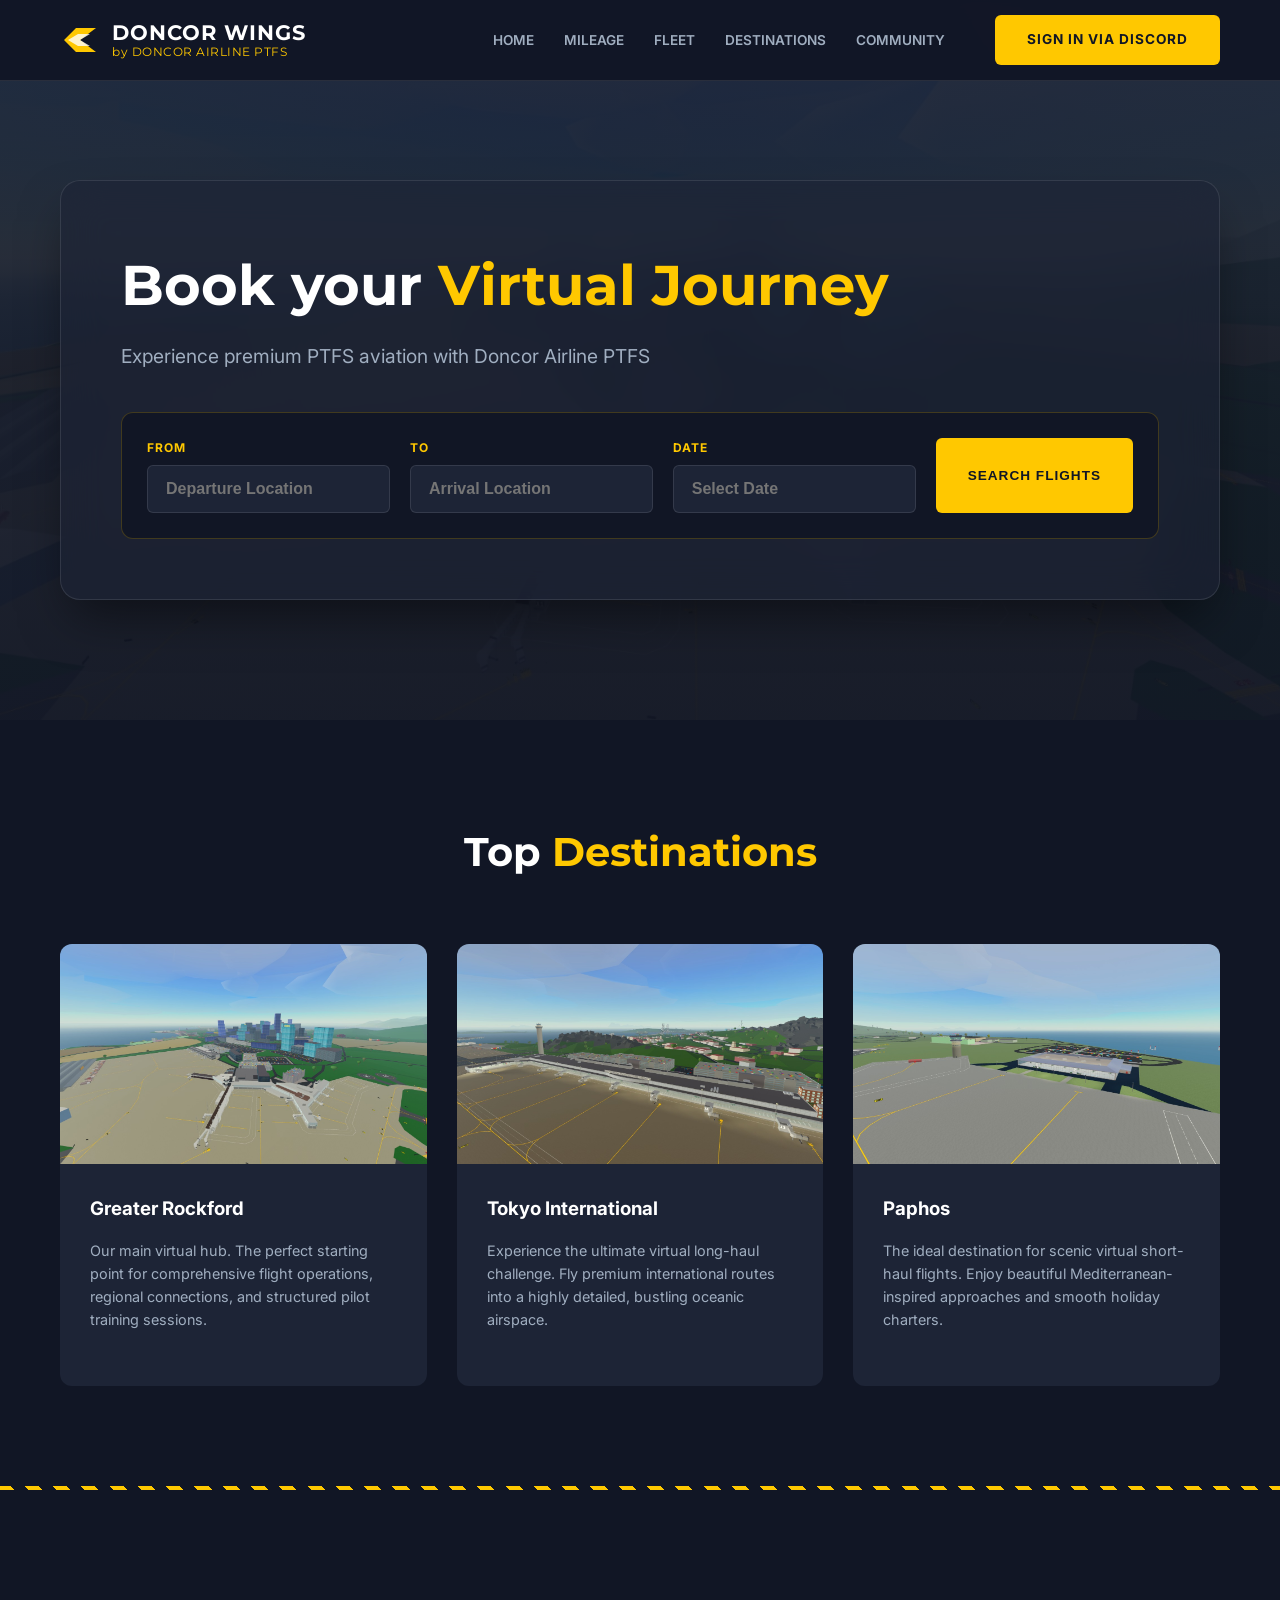
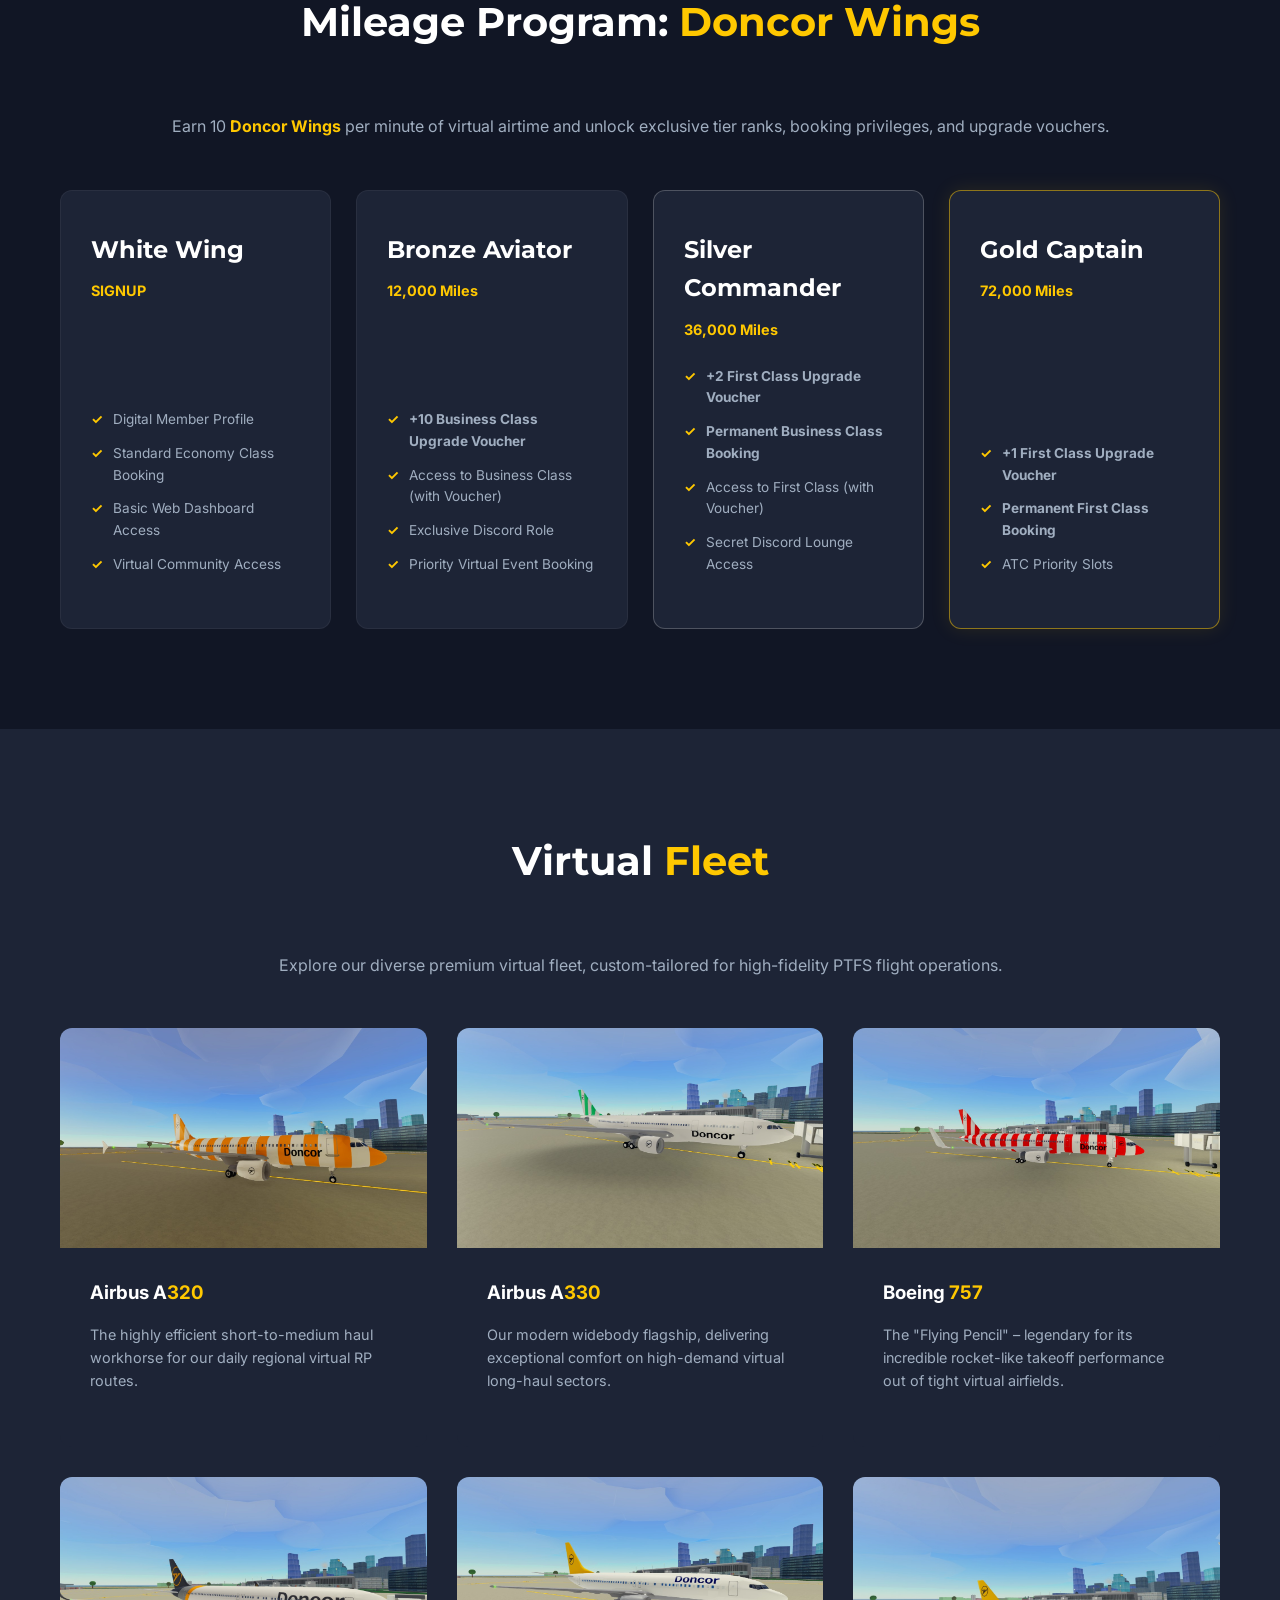
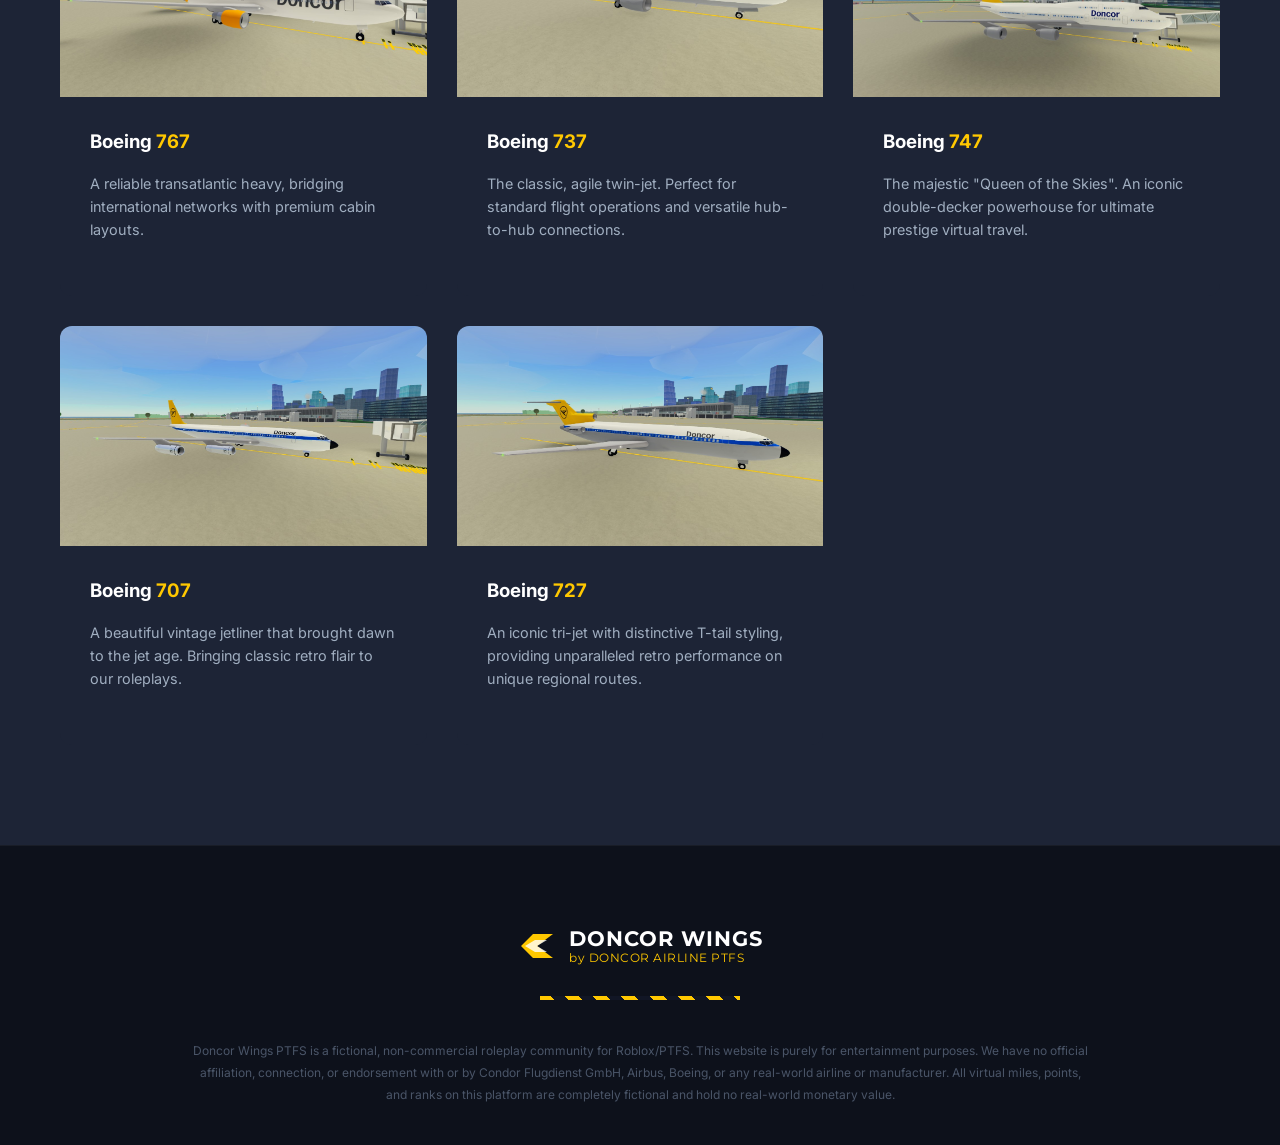
==== index.html @ c0af362f "feat: polish booking flow with optimistic voucher state and premium animations - Implemented persist" ====
<!DOCTYPE html>
<html lang="en">
<head>
    <meta charset="UTF-8">
    <meta name="viewport" content="width=device-width, initial-scale=1.0">
    <title>Doncor Wings PTFS</title>
    <link rel="stylesheet" href="assets/css/style.css">
    <script src="https://cdn.jsdelivr.net/npm/@supabase/supabase-js@2"></script>
    <link rel="icon" href="data:image/svg+xml,<svg xmlns=%22http://www.w3.org/2000/svg%22 viewBox=%220 0 100 100%22><text y=%22.9em%22 font-size=%2290%22>🦅</text></svg>">
</head>
<body>

    <!-- Header -->
    <header>
        <div class="container">
            <a href="#" class="logo">
                <svg viewBox="0 0 100 100" xmlns="http://www.w3.org/2000/svg">
                    <path d="M10 50 L40 20 L90 20 L50 50 L90 80 L40 80 Z" fill="#FFC800"/>
                    <path d="M20 50 L45 35 L75 35 L50 50 L75 65 L45 65 Z" fill="#ffffff" opacity="0.8"/>
                </svg>
                <div class="logo-text">
                    <span class="main-line">DONCOR WINGS</span>
                    <span class="sub-line">by DONCOR AIRLINE PTFS</span>
                </div>
            </a>

            <nav>
                <button class="mobile-toggle" id="mobile-toggle" aria-label="Toggle Navigation">
                    <span></span>
                    <span></span>
                    <span></span>
                </button>
                <ul id="nav-menu">
                    <li><a href="#">Home</a></li>
                    <li><a href="#mileage">Mileage</a></li>
                    <li><a href="#fleet">Fleet</a></li>
                    <li><a href="#destinations">Destinations</a></li>
                    <li><a href="discord/">Community</a></li>
                </ul>
                <div class="profile-area">
                    <a href="javascript:void(0);" id="login-btn" class="btn btn-primary">Sign In via Discord</a>
                    <div id="user-profile" class="user-profile" style="display: none;">
                        <img src="https://ui-avatars.com/api/?name=Capt+Roblox&background=FFC800&color=111625" alt="Avatar">
                        <div class="user-info">
                            <span id="user-name" class="user-name">Capt_Roblox</span>
                            <span id="user-stats" class="user-stats">Tier: Bronze | 2,800 Miles</span>
                        </div>
                    </div>
                </div>
            </nav>
        </div>
    </header>

    <!-- Hero Section: Professional Booking Hub -->
    <section class="hero-booking">
        <div class="container">
            <div class="booking-container">
                <div class="booking-header">
                    <h1>Book your <span>Virtual Journey</span></h1>
                    <p>Experience premium PTFS aviation with Doncor Airline PTFS</p>
                </div>

                <div class="booking-mask">
                    <div class="input-group" id="departure-group">
                        <label>From</label>
                        <div class="input-wrapper">
                            <input type="text" id="departure-input" placeholder="Departure Location" autocomplete="off">
                            <div id="departure-list" class="autocomplete-list"></div>
                        </div>
                    </div>

                    <div class="input-group" id="arrival-group">
                        <label>To</label>
                        <div class="input-wrapper">
                            <input type="text" id="arrival-input" placeholder="Arrival Location" autocomplete="off">
                            <div id="arrival-list" class="autocomplete-list"></div>
                        </div>
                    </div>

                    <div class="input-group" id="date-group">
                        <label>Date</label>
                        <div class="input-wrapper">
                            <input type="text" id="date-input" placeholder="Select Date" readonly>
                            <div id="calendar-picker" class="calendar-picker"></div>
                        </div>
                    </div>

                    <button id="search-flights-btn" class="btn btn-primary">Search Flights</button>
                </div>
            </div>
        </div>
    </section>

    <!-- Flight Results Section -->
    <section id="flight-results" class="results-section" style="display: none;">
        <div class="container">
            <h2 class="section-title">Available <span>Flights</span></h2>
            <div id="flights-container" class="flights-container">
                <!-- Dynamic Flight Cards Inserted Here -->
            </div>
        </div>
    </section>

    <!-- Destinations Section -->
    <section id="destinations">
        <div class="container">
            <h2 class="section-title">Top <span>Destinations</span></h2>
            <div class="dest-grid">
                <div class="card">
                    <div class="card-img" style="background-image: url('assets/image/GR.png?ixlib=rb-4.0.3&auto=format&fit=crop&w=800&q=80');"></div>
                    <div class="card-body">
                        <h3>Greater Rockford</h3>
                        <p>Our main virtual hub. The perfect starting point for comprehensive flight operations, regional connections, and structured pilot training sessions.</p>
                    </div>
                </div>
                <div class="card">
                    <div class="card-img" style="background-image: url('assets/image/tokyo.png?ixlib=rb-4.0.3&auto=format&fit=crop&w=800&q=80');"></div>
                    <div class="card-body">
                        <h3>Tokyo International</h3>
                        <p>Experience the ultimate virtual long-haul challenge. Fly premium international routes into a highly detailed, bustling oceanic airspace.</p>
                    </div>
                </div>
                <div class="card">
                    <div class="card-img" style="background-image: url('assets/image/paphos.png?ixlib=rb-4.0.3&auto=format&fit=crop&w=800&q=80');"></div>
                    <div class="card-body">
                        <h3>Paphos</h3>
                        <p>The ideal destination for scenic virtual short-haul flights. Enjoy beautiful Mediterranean-inspired approaches and smooth holiday charters.</p>
                    </div>
                </div>
            </div>
        </div>
    </section>

    <div class="hazard-line"></div>

    <!-- Mileage Program Section -->
    <section id="mileage">
        <div class="container">
            <h2 class="section-title">Mileage Program: <span>Doncor Wings</span></h2>
            <div style="text-align: center; margin-bottom: 50px; color: var(--text-muted);">
                Earn 10 <span class="highlight">Doncor Wings</span> per minute of virtual airtime and unlock exclusive tier ranks, booking privileges, and upgrade vouchers.
            </div>

            <div class="tiers-grid">
                <div class="tier-card">
                    <h3>White Wing</h3>
                    <div class="tier-rate">SIGNUP</div>
                    <ul class="tier-benefits">
                        <li>Digital Member Profile</li>
                        <li>Standard Economy Class Booking</li>
                        <li>Basic Web Dashboard Access</li>
                        <li>Virtual Community Access</li>
                    </ul>
                </div>
                
                <div class="tier-card">
                    <h3>Bronze Aviator</h3>
                    <div class="tier-rate">12,000 Miles</div>
                    <ul class="tier-benefits">
                        <li><strong>+10 Business Class Upgrade Voucher</strong></li>
                        <li>Access to Business Class (with Voucher)</li>
                        <li>Exclusive Discord Role</li>
                        <li>Priority Virtual Event Booking</li>
                    </ul>
                </div>
                
                <div class="tier-card tier-silver">
                    <h3>Silver Commander</h3>
                    <div class="tier-rate">36,000 Miles</div>
                    <ul class="tier-benefits">
                        <li><strong>+2 First Class Upgrade Voucher</strong></li>
                        <li><strong>Permanent Business Class Booking</strong></li>
                        <li>Access to First Class (with Voucher)</li>
                        <li>Secret Discord Lounge Access</li>
                    </ul>
                </div>
                
                <div class="tier-card tier-gold">
                    <h3>Gold Captain</h3>
                    <div class="tier-rate">72,000 Miles</div>
                    <ul class="tier-benefits">
                        <li><strong>+1 First Class Upgrade Voucher</strong></li>
                        <li><strong>Permanent First Class Booking</strong></li>
                        <li>ATC Priority Slots</li>
                    </ul>
                </div>
            </div>
        </div>
    </section>

    <!-- Fleet Section -->
    <section id="fleet" style="background-color: var(--bg-section);">
        <div class="container">
            <h2 class="section-title">Virtual <span>Fleet</span></h2>
            <div style="text-align: center; margin-bottom: 50px; color: var(--text-muted);">
                Explore our diverse premium virtual fleet, custom-tailored for high-fidelity PTFS flight operations.
            </div>
            
            <div class="fleet-grid">
                <div class="card">
                    <div class="card-img" style="background-image: url('assets/aircrafts/320.png');"></div>
                    <div class="card-body">
                        <h3>Airbus A<span class="highlight">320</span></h3>
                        <p>The highly efficient short-to-medium haul workhorse for our daily regional virtual RP routes.</p>
                    </div>
                </div>

                <div class="card">
                    <div class="card-img" style="background-image: url('assets/aircrafts/330.png');"></div>
                    <div class="card-body">
                        <h3>Airbus A<span class="highlight">330</span></h3>
                        <p>Our modern widebody flagship, delivering exceptional comfort on high-demand virtual long-haul sectors.</p>
                    </div>
                </div>

                <div class="card">
                    <div class="card-img" style="background-image: url('assets/aircrafts/757.png');"></div>
                    <div class="card-body">
                        <h3>Boeing <span class="highlight">757</span></h3>
                        <p>The "Flying Pencil" – legendary for its incredible rocket-like takeoff performance out of tight virtual airfields.</p>
                    </div>
                </div>

                <div class="card">
                    <div class="card-img" style="background-image: url('assets/aircrafts/767.png');"></div>
                    <div class="card-body">
                        <h3>Boeing <span class="highlight">767</span></h3>
                        <p>A reliable transatlantic heavy, bridging international networks with premium cabin layouts.</p>
                    </div>
                </div>

                <div class="card">
                    <div class="card-img" style="background-image: url('assets/aircrafts/737.png');"></div>
                    <div class="card-body">
                        <h3>Boeing <span class="highlight">737</span></h3>
                        <p>The classic, agile twin-jet. Perfect for standard flight operations and versatile hub-to-hub connections.</p>
                    </div>
                </div>

                <div class="card">
                    <div class="card-img" style="background-image: url('assets/aircrafts/747.png');"></div>
                    <div class="card-body">
                        <h3>Boeing <span class="highlight">747</span></h3>
                        <p>The majestic "Queen of the Skies". An iconic double-decker powerhouse for ultimate prestige virtual travel.</p>
                    </div>
                </div>

                <div class="card">
                    <div class="card-img" style="background-image: url('assets/aircrafts/707.png');"></div>
                    <div class="card-body">
                        <h3>Boeing <span class="highlight">707</span></h3>
                        <p>A beautiful vintage jetliner that brought dawn to the jet age. Bringing classic retro flair to our roleplays.</p>
                    </div>
                </div>

                <div class="card">
                    <div class="card-img" style="background-image: url('assets/aircrafts/727.png');"></div>
                    <div class="card-body">
                        <h3>Boeing <span class="highlight">727</span></h3>
                        <p>An iconic tri-jet with distinctive T-tail styling, providing unparalleled retro performance on unique regional routes.</p>
                    </div>
                </div>
            </div>
        </div>
    </section>

    <!-- Footer -->
    <footer>
        <div class="container">
            <div style="display: flex; justify-content: center; margin-bottom: 30px;">
                <div class="logo">
                    <svg viewBox="0 0 100 100" xmlns="http://www.w3.org/2000/svg">
                        <path d="M10 50 L40 20 L90 20 L50 50 L90 80 L40 80 Z" fill="#FFC800"/>
                        <path d="M20 50 L45 35 L75 35 L50 50 L75 65 L45 65 Z" fill="#ffffff" opacity="0.8"/>
                    </svg>
                    <div class="logo-text">
                        <span class="main-line">DONCOR WINGS</span>
                        <span class="sub-line">by DONCOR AIRLINE PTFS</span>
                    </div>
                </div>
            </div>
            <div class="hazard-line" style="max-width: 200px; margin: 0 auto;"></div>
            <p class="legal-text">
                Doncor Wings PTFS is a fictional, non-commercial roleplay community for Roblox/PTFS. This website is purely for entertainment purposes. We have no official affiliation, connection, or endorsement with or by Condor Flugdienst GmbH, Airbus, Boeing, or any real-world airline or manufacturer. All virtual miles, points, and ranks on this platform are completely fictional and hold no real-world monetary value.
            </p>
        </div>
    </footer>

    <!-- Custom Modal -->
    <div id="custom-modal" class="modal-overlay">
        <div class="modal-content">
            <div class="modal-hazard"></div>
            <div class="modal-body">
                <h3 id="modal-title">Confirm Action</h3>
                <p id="modal-message">Are you sure you want to proceed?</p>
                <div class="modal-actions">
                    <button id="modal-cancel" class="btn btn-outline btn-sm">Cancel</button>
                    <button id="modal-confirm" class="btn btn-primary btn-sm">Confirm</button>
                </div>
            </div>
        </div>
    </div>

    <!-- Loading Overlay -->
    <div id="loading-overlay" class="loading-overlay">
        <div class="loading-spinner-container">
            <div class="loading-spinner"></div>
            <svg class="loading-plane" viewBox="0 0 24 24">
                <path d="M12,2.5c-0.3,0-0.5,0.2-0.5,0.5v6.5L1,13.5v1.5l10.5-2v5l-2.5,2v1l3-1l3,1v-1l-2.5-2v-5l10.5,2v-1.5L12.5,9.5V3 C12.5,2.7,12.3,2.5,12,2.5z" />
            </svg>
        </div>
        <div class="loading-text">Your booking is being processed.</div>
        <div class="loading-subtext">Please do not close this page.</div>
    </div>

    <script src="assets/js/main.js"></script>
</body>
</html>
---- assets/css/style.css ----
@import url('https://fonts.googleapis.com/css2?family=Montserrat:wght@400;600;700&family=Inter:wght@400;600;700&display=swap');

:root {
    --bg-dark: #111625; /* Deep Space Navy */
    --bg-section: #1D2436; /* Cards & Sections */
    --accent-yellow: #FFC800; /* Cyber Yellow */
    --white: #ffffff;
    --text-muted: #a0aec0;
    --transition: all 0.3s cubic-bezier(0.4, 0, 0.2, 1);
    --container-width: 1200px;
}

* {
    margin: 0;
    padding: 0;
    box-sizing: border-box;
}

body {
    font-family: 'Inter', 'Montserrat', sans-serif;
    line-height: 1.6;
    color: var(--white);
    background-color: var(--bg-dark);
    overflow-x: hidden;
}

/* --- Utilities --- */
.container {
    max-width: var(--container-width);
    margin: 0 auto;
    padding: 0 20px;
}

a {
    text-decoration: none;
    color: inherit;
    transition: var(--transition);
}

ul {
    list-style: none;
}

img {
    max-width: 100%;
    display: block;
}

.btn {
    display: inline-flex;
    align-items: center;
    justify-content: center;
    padding: 14px 32px;
    border-radius: 6px;
    font-weight: 700;
    cursor: pointer;
    border: none;
    transition: var(--transition);
    text-transform: uppercase;
    font-size: 0.85rem;
    letter-spacing: 1px;
}

.btn-primary {
    background-color: var(--accent-yellow);
    color: var(--bg-dark);
}

.btn-primary:hover {
    background-color: #e5b300;
    transform: translateY(-2px);
    box-shadow: 0 8px 20px rgba(255, 200, 0, 0.2);
}

.btn-outline {
    border: 2px solid var(--accent-yellow);
    color: var(--accent-yellow);
    background: transparent;
}

.btn-outline:hover {
    background-color: var(--accent-yellow);
    color: var(--bg-dark);
}

.btn-discord {
    background-color: #5865F2;
    color: white;
}

.btn-discord:hover {
    background-color: #4752c4;
    transform: translateY(-2px);
}

/* --- Hazard Pattern Branding --- */
.hazard-line {
    height: 4px;
    width: 100%;
    background: repeating-linear-gradient(45deg, var(--accent-yellow), var(--accent-yellow) 10px, var(--bg-dark) 10px, var(--bg-dark) 20px);
}

.hazard-border {
    position: relative;
}

.hazard-border::after {
    content: "";
    position: absolute;
    bottom: 0;
    left: 0;
    width: 100%;
    height: 3px;
    background: repeating-linear-gradient(45deg, var(--accent-yellow), var(--accent-yellow) 10px, var(--bg-dark) 10px, var(--bg-dark) 20px);
}

/* --- Header --- */
header {
    background-color: rgba(17, 22, 37, 0.95);
    backdrop-filter: blur(10px);
    position: fixed;
    width: 100%;
    top: 0;
    z-index: 1000;
    border-bottom: 1px solid rgba(255, 255, 255, 0.1);
}

header .container {
    display: flex;
    justify-content: space-between;
    align-items: center;
    height: 80px;
}

.logo {
    display: flex;
    align-items: center;
    color: var(--white);
    font-family: 'Montserrat', sans-serif;
}

.logo svg {
    margin-right: 12px;
    width: 40px;
    height: 40px;
}

.logo-text {
    display: flex;
    flex-direction: column;
    line-height: 1.1;
}

.logo-text .main-line {
    font-weight: 700;
    font-size: 1.3rem;
    letter-spacing: 1px;
    text-transform: uppercase;
}

.logo-text .sub-line {
    font-weight: 400;
    font-size: 0.75rem;
    color: #FFC800;
    letter-spacing: 0.5px;
}

nav {
    display: flex;
    align-items: center;
}

nav ul {
    display: flex;
    align-items: center;
}

nav ul li {
    margin-right: 30px;
}

nav ul li a {
    font-weight: 600;
    font-size: 0.85rem;
    color: var(--text-muted);
    text-transform: uppercase;
}

nav ul li a:hover {
    color: var(--accent-yellow);
}

/* Profile Dropdown */
.profile-area {
    margin-left: 20px;
}

.user-profile {
    display: none; /* Shown via JS when logged in */
    align-items: center;
    gap: 12px;
    background: var(--bg-section);
    padding: 6px 12px;
    border-radius: 50px;
    border: 1px solid rgba(255, 255, 255, 0.1);
    cursor: pointer;
}

.user-profile img {
    width: 32px;
    height: 32px;
    border-radius: 50%;
    border: 2px solid transparent;
    transition: var(--transition);
}

/* Tier Specific UI Accents for Profile */
.user-profile.status-bronze img { border-color: #cd7f32; }
.user-profile.status-silver img { border-color: #c0c0c0; }
.user-profile.status-gold img { border-color: var(--accent-yellow); box-shadow: 0 0 10px rgba(255, 200, 0, 0.3); }

/* Dropdown Menu Styles */
.profile-area {
    position: relative;
}

.user-dropdown-menu {
    position: absolute;
    top: calc(100% + 15px);
    right: 0;
    width: 240px;
    background-color: var(--bg-section);
    border: 1px solid rgba(255, 255, 255, 0.1);
    border-radius: 12px;
    box-shadow: 0 15px 35px rgba(0, 0, 0, 0.4);
    z-index: 1100;
    padding: 15px 0;
    animation: slideDown 0.2s ease-out;
}

@keyframes slideDown {
    from { opacity: 0; transform: translateY(-10px); }
    to { opacity: 1; transform: translateY(0); }
}

.dropdown-header {
    padding: 10px 20px;
    display: flex;
    flex-direction: column;
}

.user-name-large {
    font-weight: 700;
    font-size: 1rem;
    color: var(--white);
    font-family: 'Montserrat', sans-serif;
}

.user-tier-badge {
    font-size: 0.7rem;
    color: var(--accent-yellow);
    font-weight: 700;
    text-transform: uppercase;
    letter-spacing: 0.5px;
}

.dropdown-divider {
    height: 1px;
    background: rgba(255, 255, 255, 0.05);
    margin: 10px 0;
}

.dropdown-info {
    padding: 10px 20px;
}

.info-item {
    display: flex;
    flex-direction: column;
}

.info-item .label {
    font-size: 0.65rem;
    color: var(--text-muted);
    text-transform: uppercase;
    letter-spacing: 0.5px;
}

.info-item .value {
    font-size: 0.9rem;
    font-weight: 600;
    color: var(--white);
}

.dropdown-item {
    width: 100%;
    padding: 12px 20px;
    display: flex;
    align-items: center;
    gap: 12px;
    background: transparent;
    border: none;
    color: var(--text-muted);
    font-size: 0.9rem;
    font-weight: 600;
    cursor: pointer;
    transition: var(--transition);
    text-align: left;
}

.dropdown-item:hover {
    background: rgba(255, 255, 255, 0.03);
    color: var(--white);
}

.logout-btn {
    color: #ff4d4d;
}

.logout-btn:hover {
    background: rgba(255, 77, 77, 0.05);
    color: #ff4d4d;
}

.user-info {
    display: flex;
    flex-direction: column;
    line-height: 1.2;
}

.user-name {
    font-size: 0.8rem;
    font-weight: 700;
}

.user-stats {
    font-size: 0.65rem;
    color: var(--accent-yellow);
}

/* --- Hero Booking Hub --- */
.hero-booking {
    padding: 180px 0 120px;
    background: linear-gradient(rgba(17, 22, 37, 0.85), rgba(17, 22, 37, 0.95)), url('../images/hero-bg.jpg');
    background-size: cover;
    background-position: center;
    min-height: 80vh;
    display: flex;
    align-items: center;
}

.booking-container {
    background: rgba(29, 36, 54, 0.6);
    backdrop-filter: blur(20px);
    border: 1px solid rgba(255, 255, 255, 0.1);
    border-radius: 20px;
    padding: 60px;
    box-shadow: 0 25px 50px -12px rgba(0, 0, 0, 0.5);
}

.booking-header {
    margin-bottom: 40px;
    text-align: left;
}

.booking-header h1 {
    font-size: 3.5rem;
    font-family: 'Montserrat', sans-serif;
    font-weight: 700;
    margin-bottom: 10px;
}

.booking-header h1 span {
    color: var(--accent-yellow);
}

.booking-header p {
    color: var(--text-muted);
    font-size: 1.2rem;
}

.booking-mask {
    display: grid;
    grid-template-columns: 1fr 1fr 1fr auto;
    gap: 20px;
    background: var(--bg-dark);
    padding: 25px;
    border-radius: 12px;
    border: 1px solid rgba(255, 200, 0, 0.2);
}

.input-group {
    display: flex;
    flex-direction: column;
    gap: 8px;
    position: relative;
}

.input-group label {
    font-size: 0.75rem;
    text-transform: uppercase;
    font-weight: 700;
    letter-spacing: 1px;
    color: var(--accent-yellow);
}

.input-wrapper {
    position: relative;
}

.input-group input {
    width: 100%;
    background: var(--bg-section);
    border: 1px solid rgba(255, 255, 255, 0.1);
    padding: 14px 18px;
    color: white;
    border-radius: 6px;
    font-size: 1rem;
    font-weight: 600;
    transition: var(--transition);
}

.input-group input:focus {
    outline: none;
    border-color: var(--accent-yellow);
    box-shadow: 0 0 0 2px rgba(255, 200, 0, 0.1);
}

/* Autocomplete & Calendar */
.autocomplete-list {
    position: absolute;
    top: calc(100% + 10px);
    left: 0;
    width: 100%;
    background: var(--bg-section);
    border: 1px solid rgba(255, 255, 255, 0.1);
    border-radius: 8px;
    z-index: 100;
    max-height: 300px;
    overflow-y: auto;
    display: none;
    box-shadow: 0 10px 25px rgba(0,0,0,0.5);
}

.calendar-picker {
    position: absolute;
    top: calc(100% + 10px);
    left: 0;
    width: 100%;
    background: var(--bg-section);
    border: 1px solid rgba(255, 255, 255, 0.1);
    border-radius: 8px;
    z-index: 100;
    overflow: hidden;
    display: none;
    box-shadow: 0 10px 25px rgba(0,0,0,0.5);
}

.autocomplete-item {
    padding: 12px 18px;
    cursor: pointer;
    transition: var(--transition);
    border-bottom: 1px solid rgba(255, 255, 255, 0.05);
}

.autocomplete-item:hover {
    background: rgba(255, 200, 0, 0.1);
    color: var(--accent-yellow);
}

/* Custom Calendar */
.calendar-picker {
    width: 320px;
    padding: 15px;
}

.calendar-header {
    display: flex;
    justify-content: space-between;
    align-items: center;
    margin-bottom: 10px;
}

.calendar-header span {
    font-weight: 700;
    font-family: 'Montserrat', sans-serif;
    font-size: 0.9rem;
    color: var(--white);
}

.calendar-header button {
    background: transparent;
    border: none;
    color: var(--accent-yellow);
    cursor: pointer;
    font-size: 1.2rem;
    padding: 0 10px;
}

.calendar-grid {
    display: grid;
    grid-template-columns: repeat(7, 1fr);
    gap: 2px;
    text-align: center;
}

.calendar-day {
    aspect-ratio: 1 / 1;
    display: flex;
    align-items: center;
    justify-content: center;
    font-size: 0.8rem;
    cursor: pointer;
    position: relative;
    transition: var(--transition);
}

.calendar-day span {
    width: 30px;
    height: 30px;
    display: flex;
    align-items: center;
    justify-content: center;
    border-radius: 50%;
    z-index: 2;
}

.calendar-day:hover span:not(.empty) {
    background: rgba(255, 255, 255, 0.1);
}

.calendar-day.has-flight span {
    background: var(--accent-yellow);
    color: var(--bg-dark);
    font-weight: 700;
}

.calendar-day.selected span {
    background: var(--white);
    color: var(--bg-dark);
}

.calendar-day.has-flight.selected span {
    background: var(--accent-yellow);
    color: var(--bg-dark);
    box-shadow: 0 0 0 2px var(--bg-section), 0 0 0 4px var(--white);
}

.calendar-weekday {
    font-size: 0.7rem;
    font-weight: 700;
    color: var(--text-muted);
    text-transform: uppercase;
}

/* Results Section */
.results-section {
    background: #0d111b;
}

.flights-container {
    display: flex;
    flex-direction: column;
    gap: 30px;
}

.flight-card {
    background: var(--bg-section);
    border-radius: 12px;
    display: grid;
    grid-template-columns: 1fr 350px;
    overflow: hidden;
    border: 1px solid rgba(255, 255, 255, 0.05);
    transition: var(--transition);
}

.flight-card:hover {
    border-color: rgba(255, 200, 0, 0.3);
    transform: translateX(10px);
}

.flight-main {
    padding: 40px;
    display: flex;
    flex-direction: column;
    justify-content: space-between;
}

.flight-route {
    display: flex;
    align-items: center;
    gap: 40px;
    margin-bottom: 30px;
}

.route-point {
    text-align: center;
}

.route-time {
    font-size: 2rem;
    font-weight: 700;
    font-family: 'Montserrat', sans-serif;
}

.route-airport {
    font-size: 0.8rem;
    color: var(--text-muted);
    text-transform: uppercase;
    letter-spacing: 1px;
}

.route-arrow {
    flex-grow: 1;
    height: 2px;
    background: rgba(255, 255, 255, 0.1);
    position: relative;
    display: flex;
    justify-content: center;
    align-items: center;
}

.route-arrow::after {
    content: "✈";
    position: absolute;
    color: var(--accent-yellow);
    font-size: 1.2rem;
    background: var(--bg-section);
    padding: 0 10px;
}

.flight-duration {
    font-size: 0.75rem;
    color: var(--text-muted);
    margin-top: 10px;
}

.flight-details {
    display: flex;
    gap: 30px;
    font-size: 0.85rem;
    color: var(--text-muted);
}

.detail-item strong {
    color: var(--white);
    display: block;
}

.codeshare-link {
    color: var(--accent-yellow);
    text-decoration: underline;
}

.delayed-orig {
    text-decoration: line-through;
    color: #7f8c8d;
    font-size: 0.8em;
    margin-right: 8px;
}

.delayed-new {
    color: #e74c3c;
    font-weight: 700;
}

.legal-disclaimer-small {
    margin-top: 30px;
    font-size: 0.65rem;
    color: #4a5568;
    font-style: italic;
}

/* Booking Options Panel */
.booking-options {
    background: rgba(0, 0, 0, 0.2);
    padding: 30px;
    border-left: 1px solid rgba(255, 255, 255, 0.05);
    display: flex;
    flex-direction: column;
    gap: 15px;
}

.booking-block {
    background: var(--bg-dark);
    padding: 20px;
    border-radius: 8px;
    border: 1px solid rgba(255, 255, 255, 0.1);
    display: flex;
    justify-content: space-between;
    align-items: center;
    transition: var(--transition);
}

.booking-block.locked {
    opacity: 0.5;
    cursor: not-allowed;
    filter: grayscale(1);
}

.block-info h4 {
    font-size: 1rem;
    margin-bottom: 4px;
}

.block-info p {
    font-size: 0.7rem;
    color: var(--text-muted);
    margin: 0;
}

.booking-block .btn-sm {
    padding: 8px 16px;
    font-size: 0.7rem;
}

.voucher-badge {
    background: var(--accent-yellow);
    color: var(--bg-dark);
    padding: 2px 6px;
    border-radius: 4px;
    font-size: 0.6rem;
    font-weight: 800;
    margin-left: 8px;
}

.login-to-book {
    height: 100%;
    display: flex;
    flex-direction: column;
    justify-content: center;
    align-items: center;
    text-align: center;
    gap: 15px;
}

.bookings-list-mini {
    margin-top: 10px;
    max-height: 200px;
    overflow-y: auto;
}

.booking-item-mini {
    display: flex;
    justify-content: space-between;
    align-items: center;
    padding: 10px;
    background: rgba(255, 255, 255, 0.03);
    border-radius: 6px;
    margin-bottom: 8px;
    font-size: 0.8rem;
}

.cancel-link {
    background: transparent;
    border: none;
    color: #e74c3c;
    font-size: 0.7rem;
    font-weight: 700;
    cursor: pointer;
    text-transform: uppercase;
}

.cancel-link:hover {
    text-decoration: underline;
}

.empty-state {
    color: var(--text-muted);
    font-size: 0.8rem;
    font-style: italic;
    padding: 10px 0;
}

/* Highlight */
.highlight {
    color: var(--accent-yellow);
    font-weight: 700;
}

/* Custom Modal */
.modal-overlay {
    position: fixed;
    top: 0;
    left: 0;
    width: 100%;
    height: 100%;
    background: rgba(11, 22, 37, 0.85);
    backdrop-filter: blur(8px);
    display: none; /* Controlled by JS */
    align-items: center;
    justify-content: center;
    z-index: 2000;
}

.modal-content {
    background: var(--bg-dark);
    width: 100%;
    max-width: 450px;
    border-radius: 12px;
    overflow: hidden;
    border: 1px solid rgba(255, 255, 255, 0.1);
    box-shadow: 0 25px 50px -12px rgba(0, 0, 0, 0.7);
    animation: modalSlideUp 0.3s cubic-bezier(0.4, 0, 0.2, 1);
}

@keyframes modalSlideUp {
    from { opacity: 0; transform: translateY(30px); }
    to { opacity: 1; transform: translateY(0); }
}

.modal-hazard {
    height: 5px;
    background: repeating-linear-gradient(45deg, var(--accent-yellow), var(--accent-yellow) 10px, var(--bg-dark) 10px, var(--bg-dark) 20px);
}

.modal-body {
    padding: 40px;
    text-align: center;
}

.modal-body h3 {
    font-family: 'Montserrat', sans-serif;
    font-size: 1.5rem;
    margin-bottom: 15px;
    color: var(--white);
}

.modal-body p {
    color: var(--text-muted);
    margin-bottom: 30px;
    font-size: 1rem;
}

.modal-actions {
    display: flex;
    gap: 15px;
    justify-content: center;
}

.btn-sm {
    padding: 10px 20px;
    font-size: 0.8rem;
}

/* Loading Overlay */
.loading-overlay {
    position: fixed;
    top: 0;
    left: 0;
    width: 100%;
    height: 100%;
    background: rgba(11, 22, 37, 0.95);
    backdrop-filter: blur(10px);
    display: none; /* Controlled by JS */
    flex-direction: column;
    align-items: center;
    justify-content: center;
    z-index: 3000;
    text-align: center;
}

.loading-spinner-container {
    position: relative;
    width: 100px;
    height: 100px;
    margin-bottom: 30px;
    animation: spin 2s linear infinite;
}

.loading-spinner {
    width: 100%;
    height: 100%;
    border: 3px solid rgba(255, 200, 0, 0.1);
    border-top: 3px solid var(--accent-yellow);
    border-radius: 50%;
}

.loading-plane {
    position: absolute;
    top: -11px;
    left: 50%;
    transform: translateX(-50%) rotate(90deg);
    width: 22px;
    height: 22px;
    fill: var(--accent-yellow);
}

@keyframes spin {
    0% { transform: rotate(0deg); }
    100% { transform: rotate(360deg); }
}

.loading-text {
    font-family: 'Montserrat', sans-serif;
    font-size: 1.2rem;
    font-weight: 600;
    color: var(--white);
}

.loading-subtext {
    font-size: 0.9rem;
    color: var(--text-muted);
    margin-top: 10px;
}

/* Already Booked Alert */
.already-booked-alert {
    background: rgba(0, 0, 0, 0.3);
    border-left: 4px solid var(--accent-yellow);
    padding: 20px;
    border-radius: 4px;
    display: flex;
    align-items: center;
    gap: 15px;
    margin: 10px 0;
    position: relative;
    overflow: hidden;
}

.already-booked-alert::before {
    content: "";
    position: absolute;
    top: 0;
    left: 0;
    width: 4px;
    height: 100%;
    background: repeating-linear-gradient(0deg, var(--accent-yellow), var(--accent-yellow) 10px, var(--bg-dark) 10px, var(--bg-dark) 20px);
}

.already-booked-alert p {
    font-size: 0.85rem;
    color: var(--white);
    margin: 0;
    font-weight: 500;
}

@keyframes fadeIn {
    from { opacity: 0; transform: translateY(20px); }
    to { opacity: 1; transform: translateY(0); }
}

/* --- Sections --- */
section {
    padding: 100px 0;
}

.section-title {
    text-align: center;
    font-size: 2.5rem;
    margin-bottom: 60px;
    font-family: 'Montserrat', sans-serif;
}

.section-title span {
    color: var(--accent-yellow);
}

/* Tiers Grid */
.tiers-grid {
    display: grid;
    grid-template-columns: repeat(auto-fit, minmax(260px, 1fr));
    gap: 25px;
}

.tier-card {
    background: var(--bg-section);
    padding: 40px 30px;
    border-radius: 12px;
    border: 1px solid rgba(255, 255, 255, 0.05);
    transition: var(--transition);
    position: relative;
    display: flex;
    flex-direction: column;
}

.tier-card:hover {
    transform: translateY(-10px);
    border-color: var(--accent-yellow);
}

.tier-card h3 {
    font-size: 1.5rem;
    margin-bottom: 10px;
    font-family: 'Montserrat', sans-serif;
}

.tier-rate {
    font-size: 0.9rem;
    color: var(--accent-yellow);
    font-weight: 700;
    margin-bottom: 25px;
}

.tier-benefits {
    margin-top: auto;
}

.tier-benefits li {
    font-size: 0.85rem;
    color: var(--text-muted);
    margin-bottom: 12px;
    display: flex;
    align-items: flex-start;
}

.tier-benefits li::before {
    content: "✓";
    color: var(--accent-yellow);
    margin-right: 10px;
    font-weight: bold;
}

/* Specific Tier Accents */
.tier-silver { border-color: rgba(192, 192, 192, 0.3); }
.tier-gold {
    border-color: rgba(255, 200, 0, 0.5);
    box-shadow: 0 0 20px rgba(255, 200, 0, 0.1);
}

/* Fleet & Destinations */
.fleet-grid, .dest-grid {
    display: grid;
    grid-template-columns: repeat(auto-fit, minmax(300px, 1fr));
    gap: 30px;
}

.card {
    background: var(--bg-section);
    border-radius: 12px;
    overflow: hidden;
    transition: var(--transition);
}

.card-img {
    height: 220px;
    background-size: cover;
    background-position: center;
}

.card-body {
    padding: 30px;
}

.card h3 {
    margin-bottom: 15px;
}

.card p {
    color: var(--text-muted);
    font-size: 0.9rem;
    margin-bottom: 25px;
}

/* --- Stats --- */
.stats-grid {
    display: grid;
    grid-template-columns: repeat(auto-fit, minmax(200px, 1fr));
    gap: 40px;
    text-align: center;
}

.stat-item h2 {
    font-size: 3.5rem;
    color: var(--accent-yellow);
    font-family: 'Montserrat', sans-serif;
}

.stat-item p {
    font-size: 1rem;
    color: var(--text-muted);
    text-transform: uppercase;
    letter-spacing: 1px;
}

/* --- Discord CTA --- */
.discord-promo {
    background: linear-gradient(135deg, #1D2436 0%, #111625 100%);
    border: 1px solid rgba(255, 255, 255, 0.05);
    border-radius: 20px;
    padding: 80px 40px;
    text-align: center;
}

/* --- Footer --- */
footer {
    padding: 80px 0 40px;
    background-color: #0d111b;
    border-top: 1px solid rgba(255, 255, 255, 0.05);
}

.legal-text {
    font-size: 0.75rem;
    color: #4a5568;
    max-width: 900px;
    margin: 40px auto 0;
    text-align: center;
    line-height: 1.8;
}

/* --- Mobile --- */
.mobile-toggle {
    display: none;
    cursor: pointer;
    background: none;
    border: none;
    padding: 10px;
}

.mobile-toggle span {
    display: block;
    width: 25px;
    height: 3px;
    background-color: var(--white);
    margin: 5px 0;
    transition: var(--transition);
}

/* Mobile Menu Active State */
.mobile-toggle.active span:nth-child(1) { transform: rotate(45deg) translate(5px, 6px); }
.mobile-toggle.active span:nth-child(2) { opacity: 0; }
.mobile-toggle.active span:nth-child(3) { transform: rotate(-45deg) translate(5px, -6px); }

@media (max-width: 992px) {
    header .container {
        padding: 0 30px;
    }

    nav ul {
        display: none;
        position: absolute;
        top: 80px;
        left: 0;
        width: 100%;
        background-color: var(--bg-dark);
        flex-direction: column;
        padding: 40px 0;
        border-bottom: 2px solid var(--accent-yellow);
    }

    nav ul.active {
        display: flex;
    }

    nav ul li {
        margin: 0 0 20px 0;
    }

    .mobile-toggle {
        display: block;
    }

    .profile-area {
        margin-left: 0;
    }

    .hero h1 { font-size: 2.8rem; }
}

@media (max-width: 600px) {
    .hero h1 { font-size: 2.2rem; }
    .hero p { font-size: 1rem; }
    .btn { width: 100%; }
    .hero .container > div { flex-direction: column; }
}
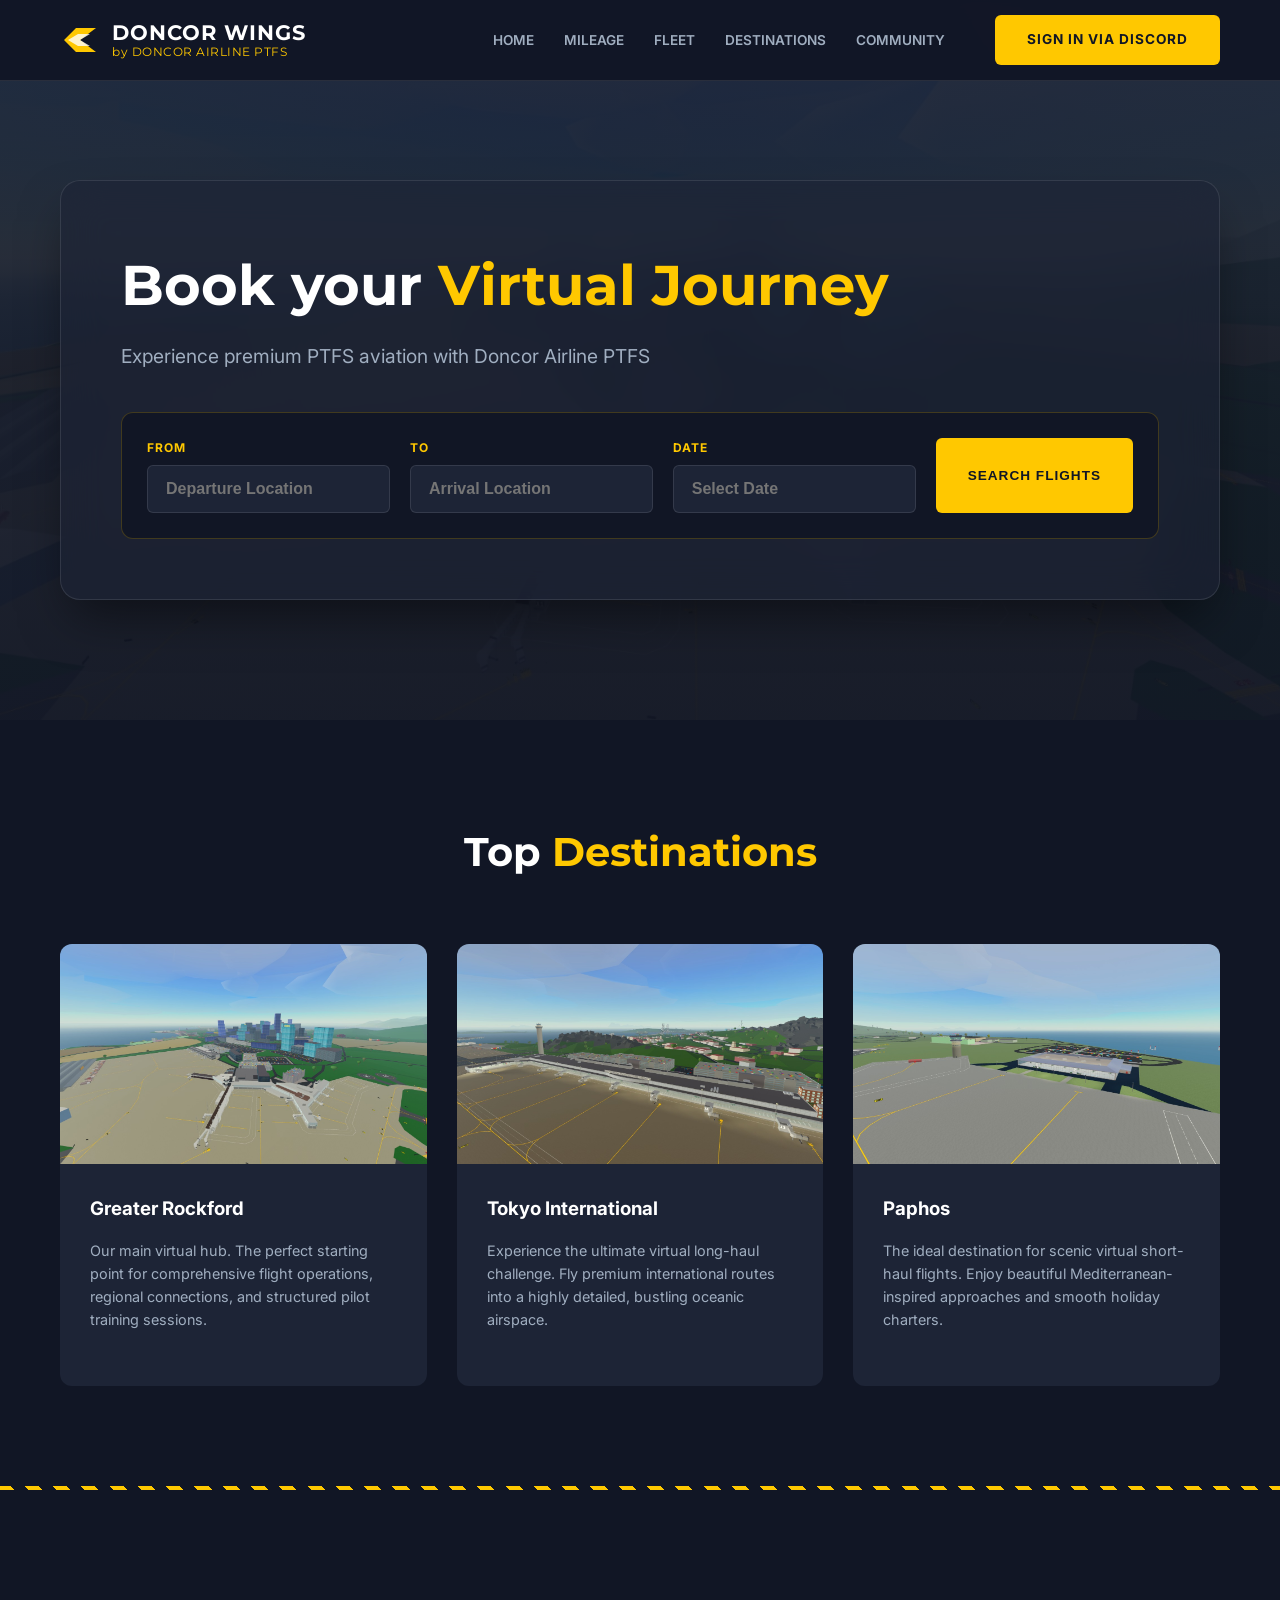
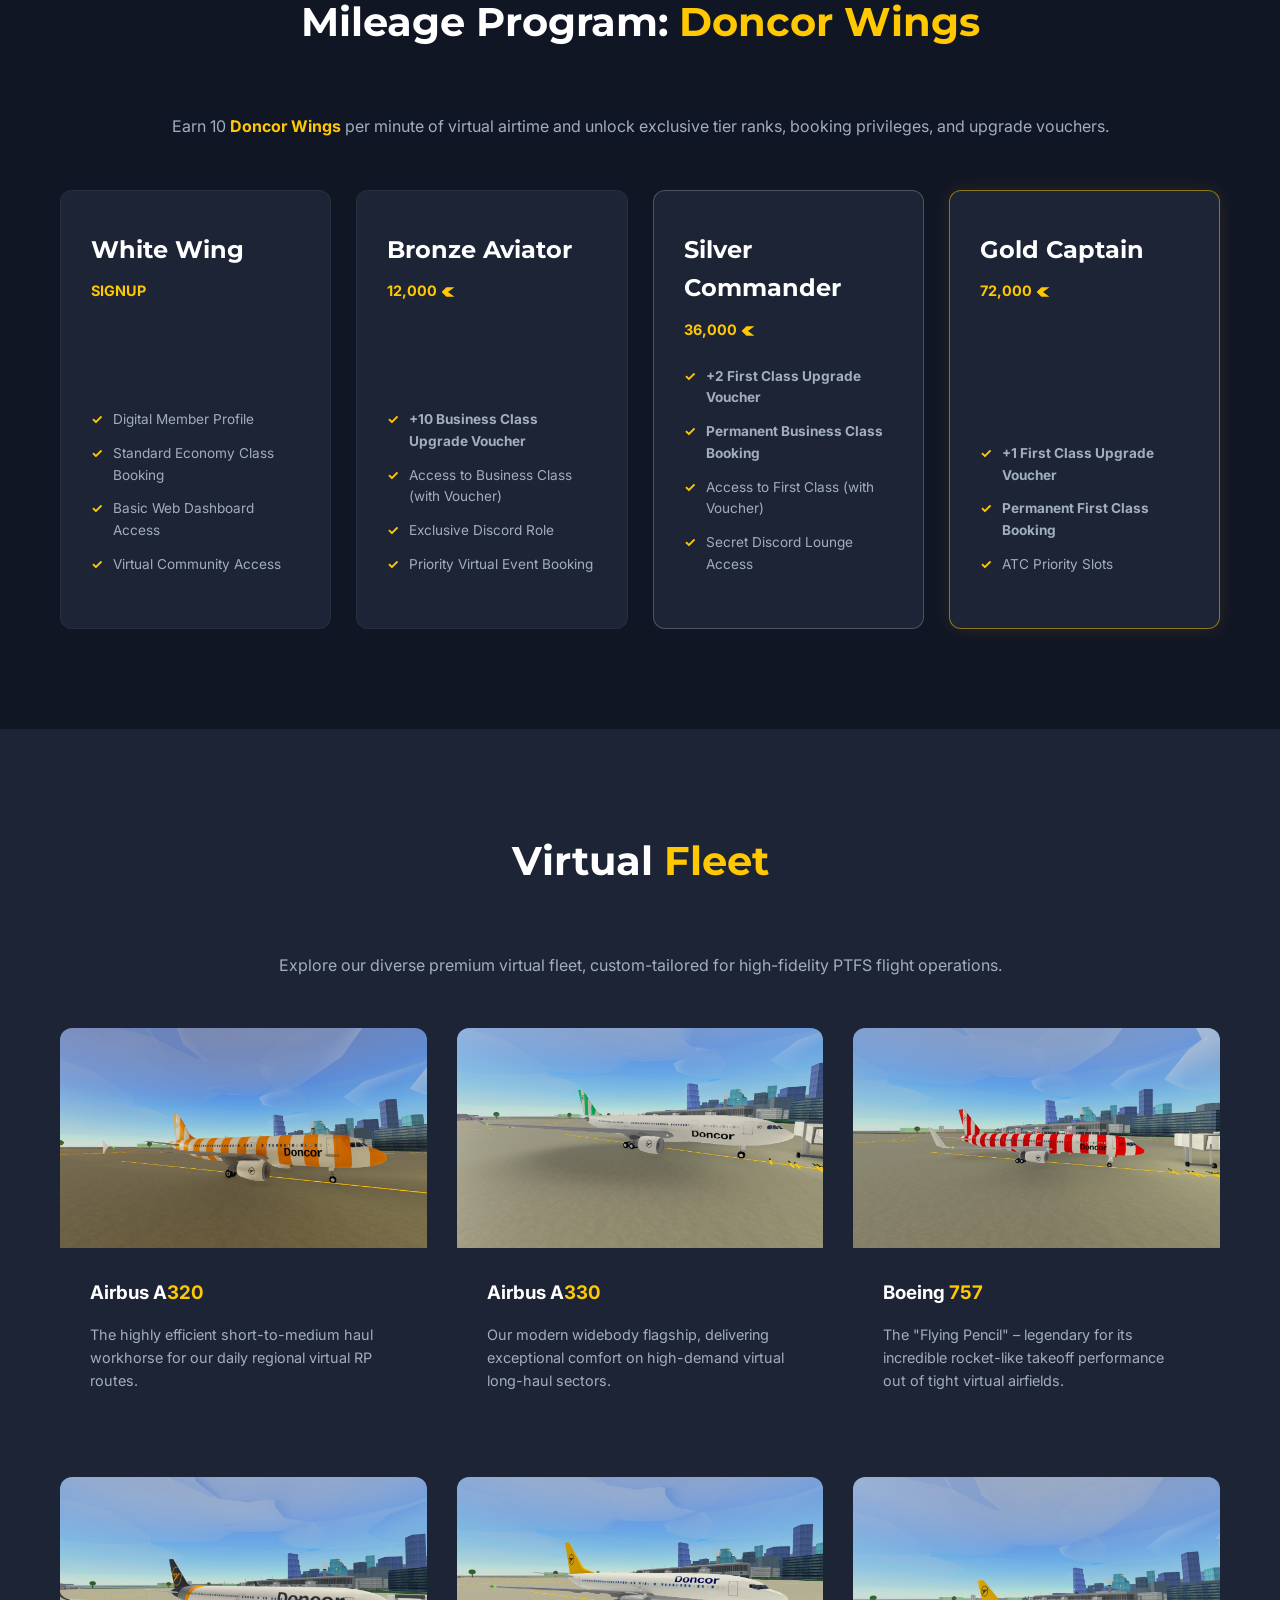
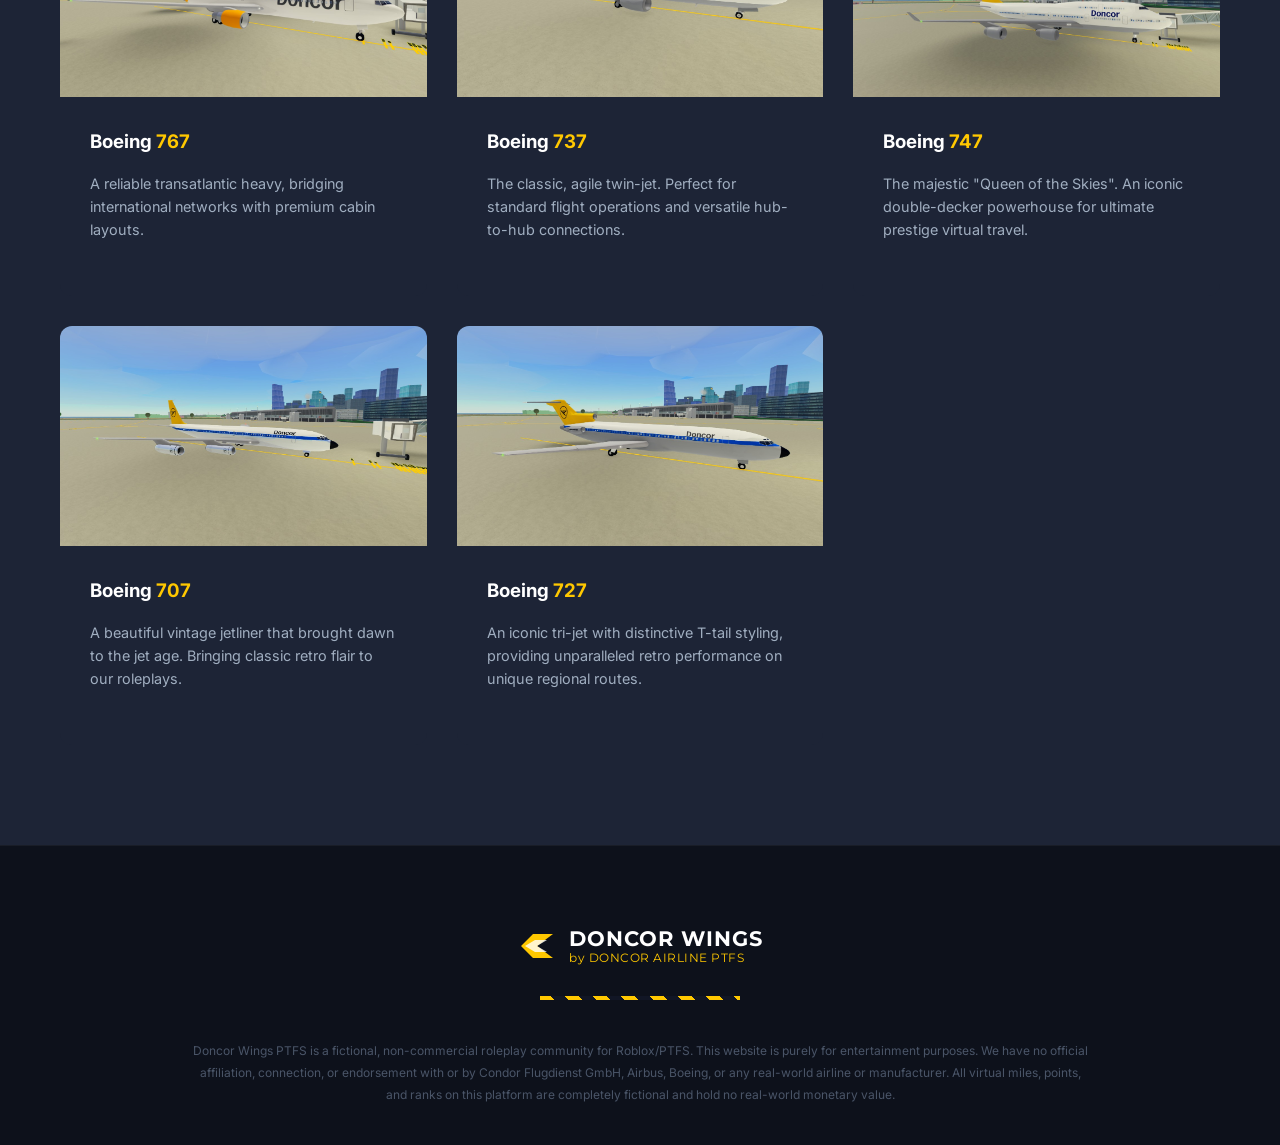
==== commit 19f4cd43: "fix: emergency logic fixes and premium visual refinements - Fix flight time arithmetic: ensured cons" ====
--- a/index.html
+++ b/index.html
@@ -6,7 +6,7 @@
     <title>Doncor Wings PTFS</title>
     <link rel="stylesheet" href="assets/css/style.css">
     <script src="https://cdn.jsdelivr.net/npm/@supabase/supabase-js@2"></script>
-    <link rel="icon" href="data:image/svg+xml,<svg xmlns=%22http://www.w3.org/2000/svg%22 viewBox=%220 0 100 100%22><text y=%22.9em%22 font-size=%2290%22>🦅</text></svg>">
+    <link rel="icon" href="data:image/svg+xml,<svg viewBox='0 0 100 100' xmlns='http://www.w3.org/2000/svg'><path d='M10 50 L40 20 L90 20 L50 50 L90 80 L40 80 Z' fill='%23FFC800'/><path d='M20 50 L45 35 L75 35 L50 50 L75 65 L45 65 Z' fill='%23ffffff' opacity='0.8'/></svg>">
 </head>
 <body>
 
@@ -43,7 +43,7 @@
                         <img src="https://ui-avatars.com/api/?name=Capt+Roblox&background=FFC800&color=111625" alt="Avatar">
                         <div class="user-info">
                             <span id="user-name" class="user-name">Capt_Roblox</span>
-                            <span id="user-stats" class="user-stats">Tier: Bronze | 2,800 Miles</span>
+                            <span id="user-stats" class="user-stats">Tier: Bronze | 2,800 <svg viewBox="0 0 100 100" xmlns="http://www.w3.org/2000/svg" style="width:14px; height:14px; vertical-align:middle; display:inline-block;"><path d="M10 50 L40 20 L90 20 L50 50 L90 80 L40 80 Z" fill="#FFC800"/></svg></span>
                         </div>
                     </div>
                 </div>
@@ -155,7 +155,7 @@
                 
                 <div class="tier-card">
                     <h3>Bronze Aviator</h3>
-                    <div class="tier-rate">12,000 Miles</div>
+                    <div class="tier-rate">12,000 <svg viewBox="0 0 100 100" xmlns="http://www.w3.org/2000/svg" style="width:16px; height:16px; vertical-align:middle; display:inline-block;"><path d="M10 50 L40 20 L90 20 L50 50 L90 80 L40 80 Z" fill="#FFC800"/></svg></div>
                     <ul class="tier-benefits">
                         <li><strong>+10 Business Class Upgrade Voucher</strong></li>
                         <li>Access to Business Class (with Voucher)</li>
@@ -166,7 +166,7 @@
                 
                 <div class="tier-card tier-silver">
                     <h3>Silver Commander</h3>
-                    <div class="tier-rate">36,000 Miles</div>
+                    <div class="tier-rate">36,000 <svg viewBox="0 0 100 100" xmlns="http://www.w3.org/2000/svg" style="width:16px; height:16px; vertical-align:middle; display:inline-block;"><path d="M10 50 L40 20 L90 20 L50 50 L90 80 L40 80 Z" fill="#FFC800"/></svg></div>
                     <ul class="tier-benefits">
                         <li><strong>+2 First Class Upgrade Voucher</strong></li>
                         <li><strong>Permanent Business Class Booking</strong></li>
@@ -177,7 +177,7 @@
                 
                 <div class="tier-card tier-gold">
                     <h3>Gold Captain</h3>
-                    <div class="tier-rate">72,000 Miles</div>
+                    <div class="tier-rate">72,000 <svg viewBox="0 0 100 100" xmlns="http://www.w3.org/2000/svg" style="width:16px; height:16px; vertical-align:middle; display:inline-block;"><path d="M10 50 L40 20 L90 20 L50 50 L90 80 L40 80 Z" fill="#FFC800"/></svg></div>
                     <ul class="tier-benefits">
                         <li><strong>+1 First Class Upgrade Voucher</strong></li>
                         <li><strong>Permanent First Class Booking</strong></li>
--- a/assets/css/style.css
+++ b/assets/css/style.css
@@ -738,6 +738,21 @@
     margin-top: 10px;
     max-height: 200px;
     overflow-y: auto;
+    scrollbar-width: thin;
+    scrollbar-color: var(--accent-yellow) transparent;
+}
+
+.bookings-list-mini::-webkit-scrollbar {
+    width: 4px;
+}
+
+.bookings-list-mini::-webkit-scrollbar-track {
+    background: transparent;
+}
+
+.bookings-list-mini::-webkit-scrollbar-thumb {
+    background-color: var(--accent-yellow);
+    border-radius: 10px;
 }
 
 .booking-item-mini {
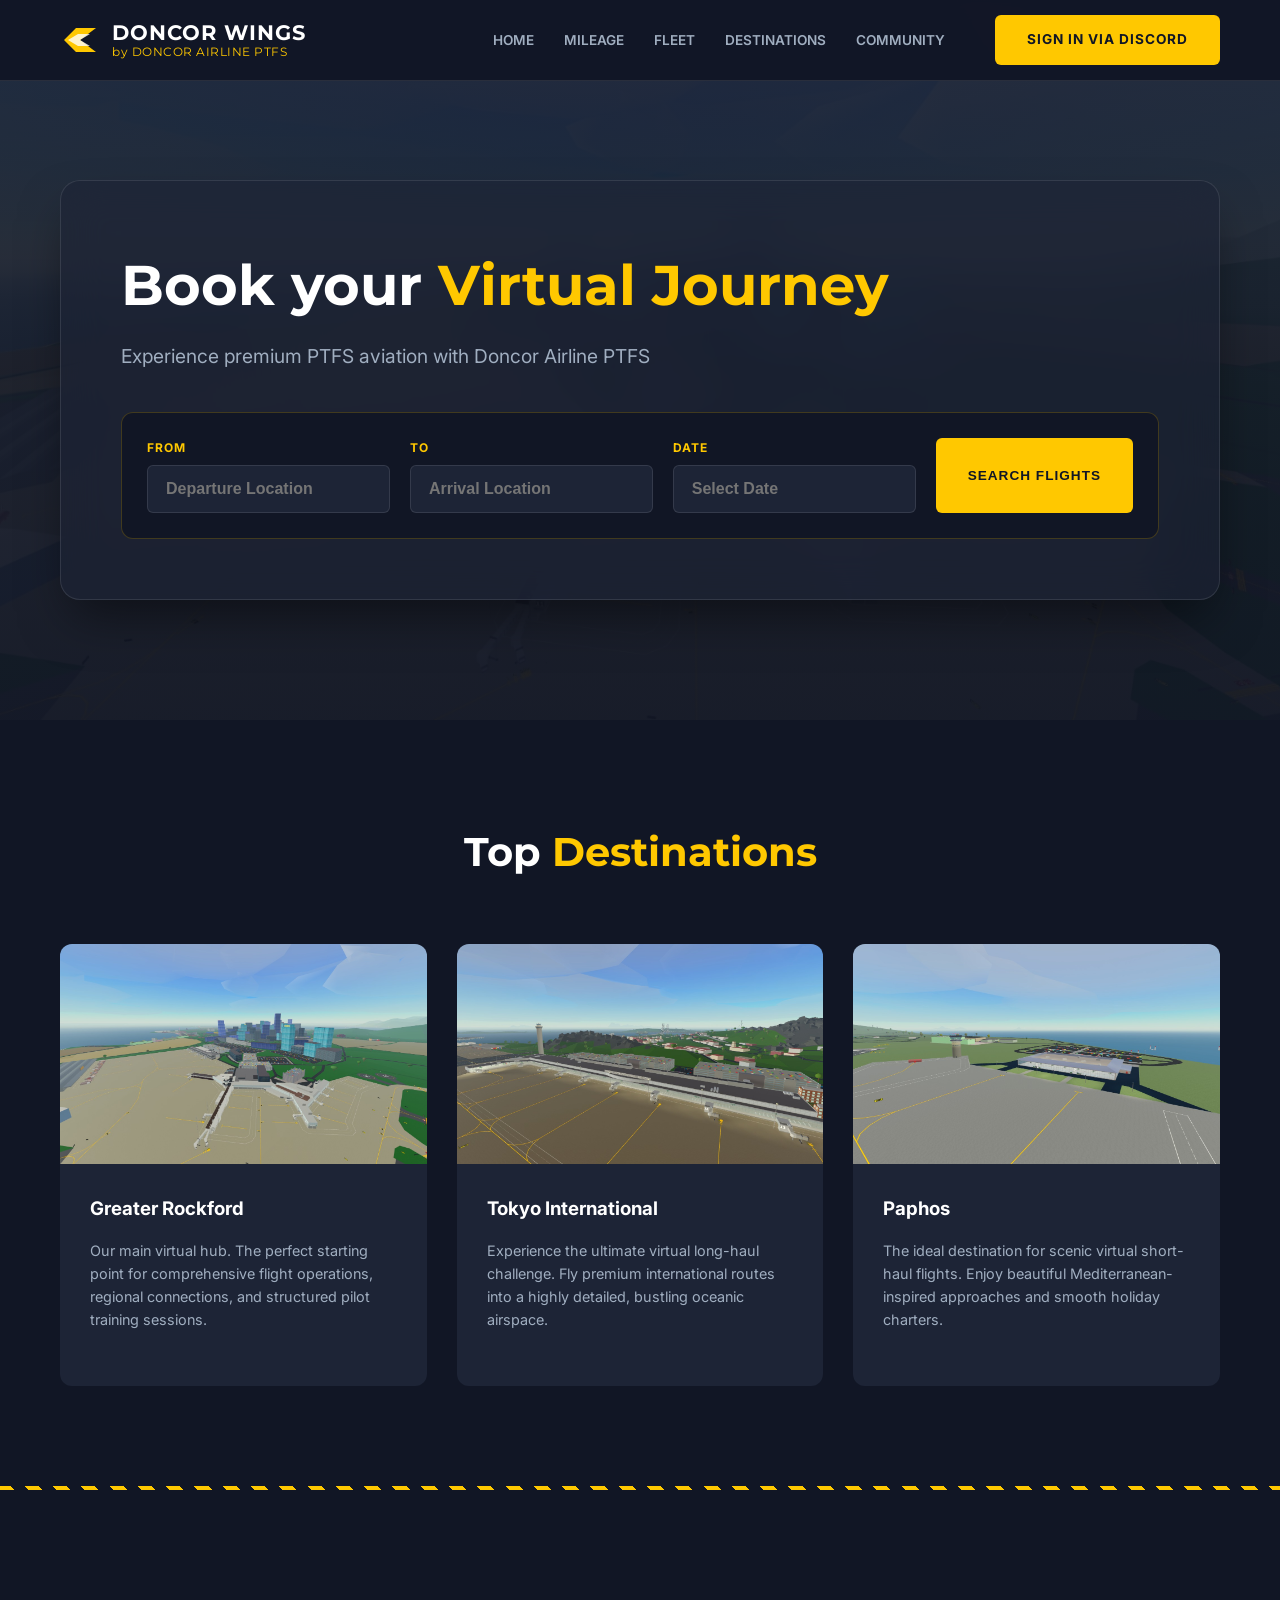
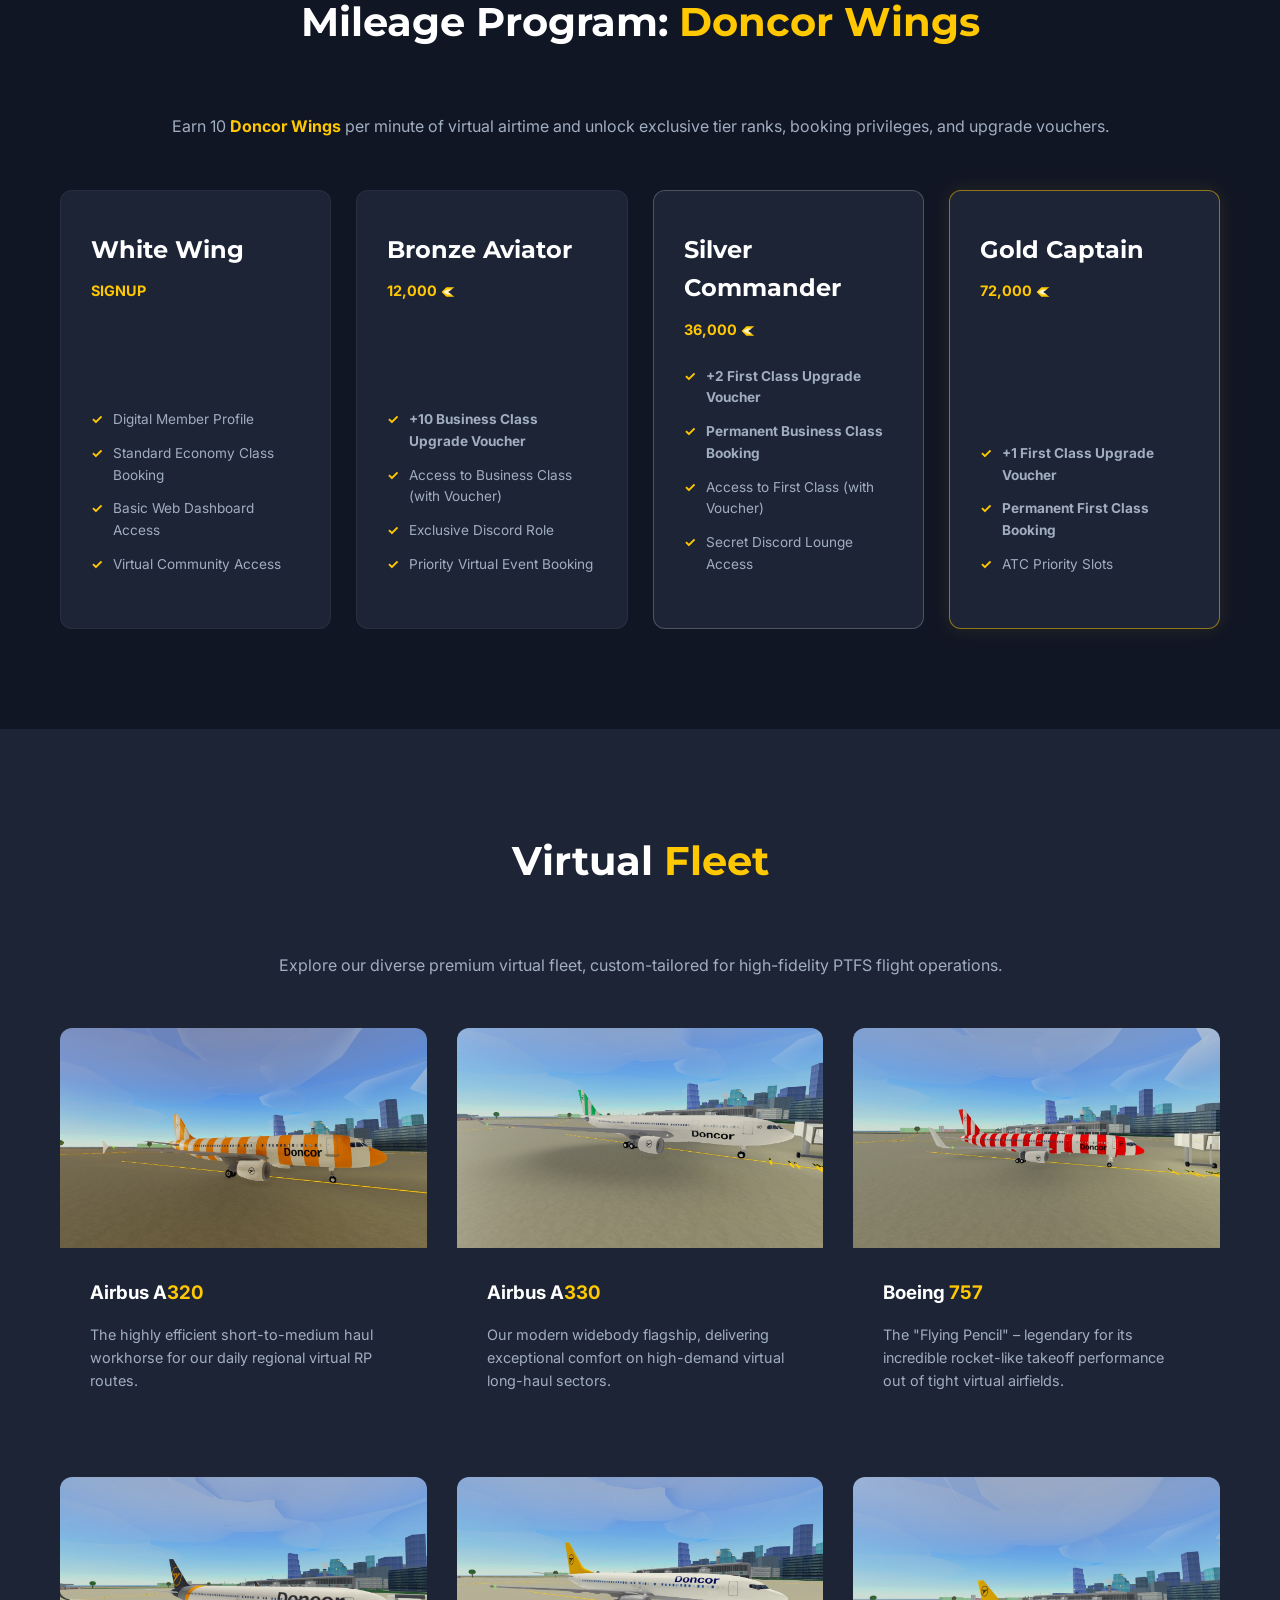
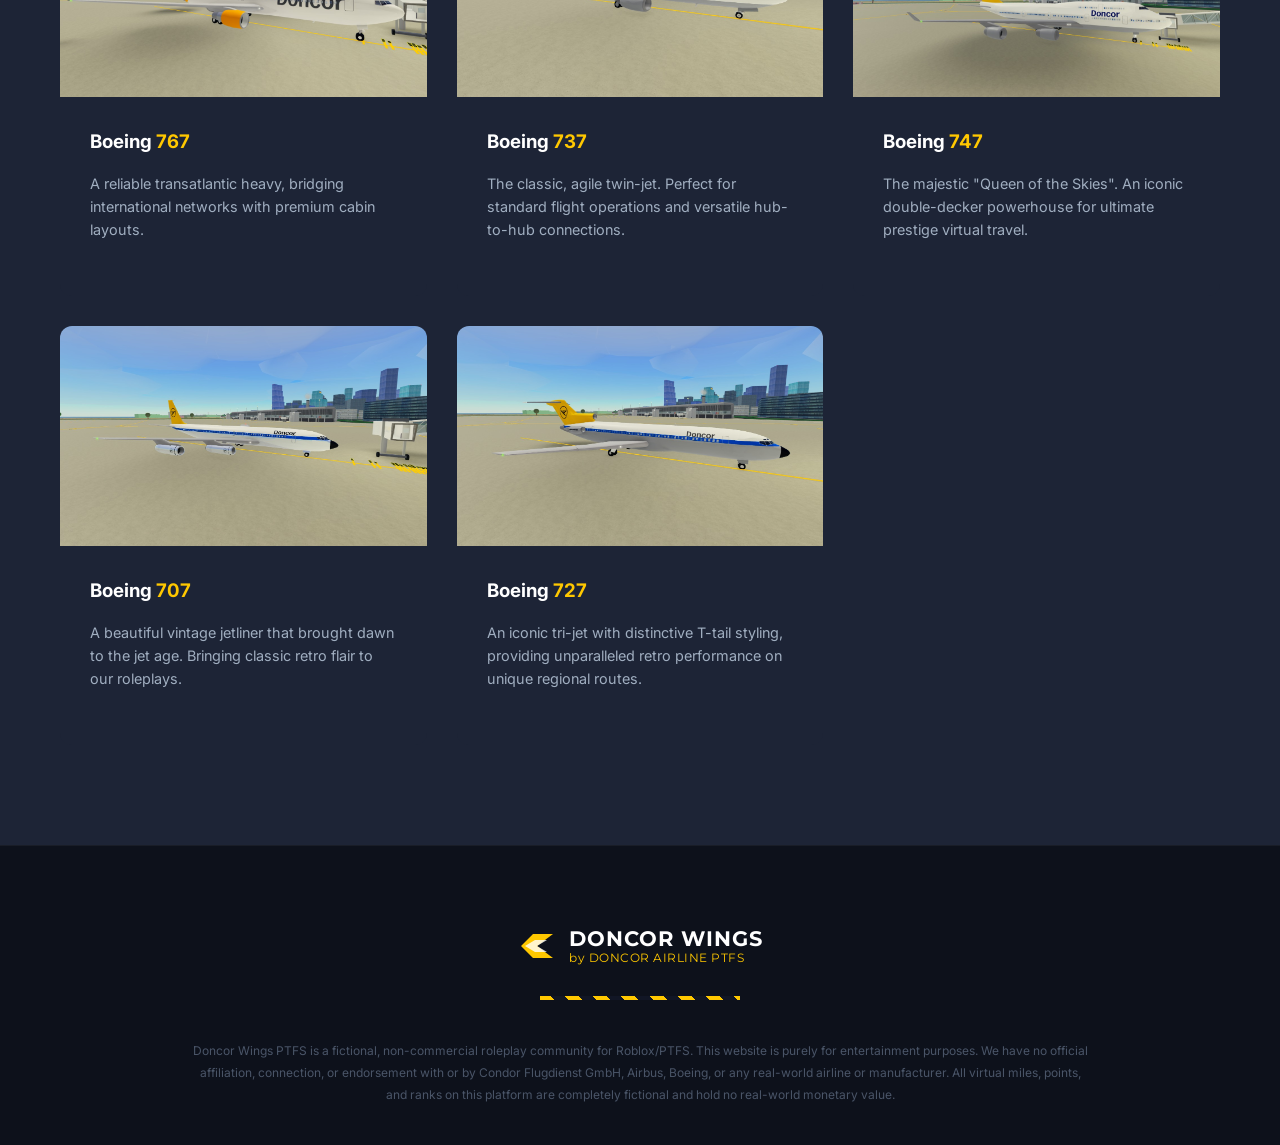
==== commit 3eab4273: "fix: voucher data integrity and complete SVG asset implementation - Implemented explicit database de" ====
--- a/index.html
+++ b/index.html
@@ -155,7 +155,7 @@
                 
                 <div class="tier-card">
                     <h3>Bronze Aviator</h3>
-                    <div class="tier-rate">12,000 <svg viewBox="0 0 100 100" xmlns="http://www.w3.org/2000/svg" style="width:16px; height:16px; vertical-align:middle; display:inline-block;"><path d="M10 50 L40 20 L90 20 L50 50 L90 80 L40 80 Z" fill="#FFC800"/></svg></div>
+                    <div class="tier-rate">12,000 <svg viewBox="0 0 100 100" xmlns="http://www.w3.org/2000/svg" style="width:16px; height:16px; vertical-align:middle; display:inline-block;"><path d="M10 50 L40 20 L90 20 L50 50 L90 80 L40 80 Z" fill="#FFC800"/><path d="M20 50 L45 35 L75 35 L50 50 L75 65 L45 65 Z" fill="#ffffff" opacity="0.8"/></svg></div>
                     <ul class="tier-benefits">
                         <li><strong>+10 Business Class Upgrade Voucher</strong></li>
                         <li>Access to Business Class (with Voucher)</li>
@@ -166,7 +166,7 @@
                 
                 <div class="tier-card tier-silver">
                     <h3>Silver Commander</h3>
-                    <div class="tier-rate">36,000 <svg viewBox="0 0 100 100" xmlns="http://www.w3.org/2000/svg" style="width:16px; height:16px; vertical-align:middle; display:inline-block;"><path d="M10 50 L40 20 L90 20 L50 50 L90 80 L40 80 Z" fill="#FFC800"/></svg></div>
+                    <div class="tier-rate">36,000 <svg viewBox="0 0 100 100" xmlns="http://www.w3.org/2000/svg" style="width:16px; height:16px; vertical-align:middle; display:inline-block;"><path d="M10 50 L40 20 L90 20 L50 50 L90 80 L40 80 Z" fill="#FFC800"/><path d="M20 50 L45 35 L75 35 L50 50 L75 65 L45 65 Z" fill="#ffffff" opacity="0.8"/></svg></div>
                     <ul class="tier-benefits">
                         <li><strong>+2 First Class Upgrade Voucher</strong></li>
                         <li><strong>Permanent Business Class Booking</strong></li>
@@ -177,7 +177,7 @@
                 
                 <div class="tier-card tier-gold">
                     <h3>Gold Captain</h3>
-                    <div class="tier-rate">72,000 <svg viewBox="0 0 100 100" xmlns="http://www.w3.org/2000/svg" style="width:16px; height:16px; vertical-align:middle; display:inline-block;"><path d="M10 50 L40 20 L90 20 L50 50 L90 80 L40 80 Z" fill="#FFC800"/></svg></div>
+                    <div class="tier-rate">72,000 <svg viewBox="0 0 100 100" xmlns="http://www.w3.org/2000/svg" style="width:16px; height:16px; vertical-align:middle; display:inline-block;"><path d="M10 50 L40 20 L90 20 L50 50 L90 80 L40 80 Z" fill="#FFC800"/><path d="M20 50 L45 35 L75 35 L50 50 L75 65 L45 65 Z" fill="#ffffff" opacity="0.8"/></svg></div>
                     <ul class="tier-benefits">
                         <li><strong>+1 First Class Upgrade Voucher</strong></li>
                         <li><strong>Permanent First Class Booking</strong></li>
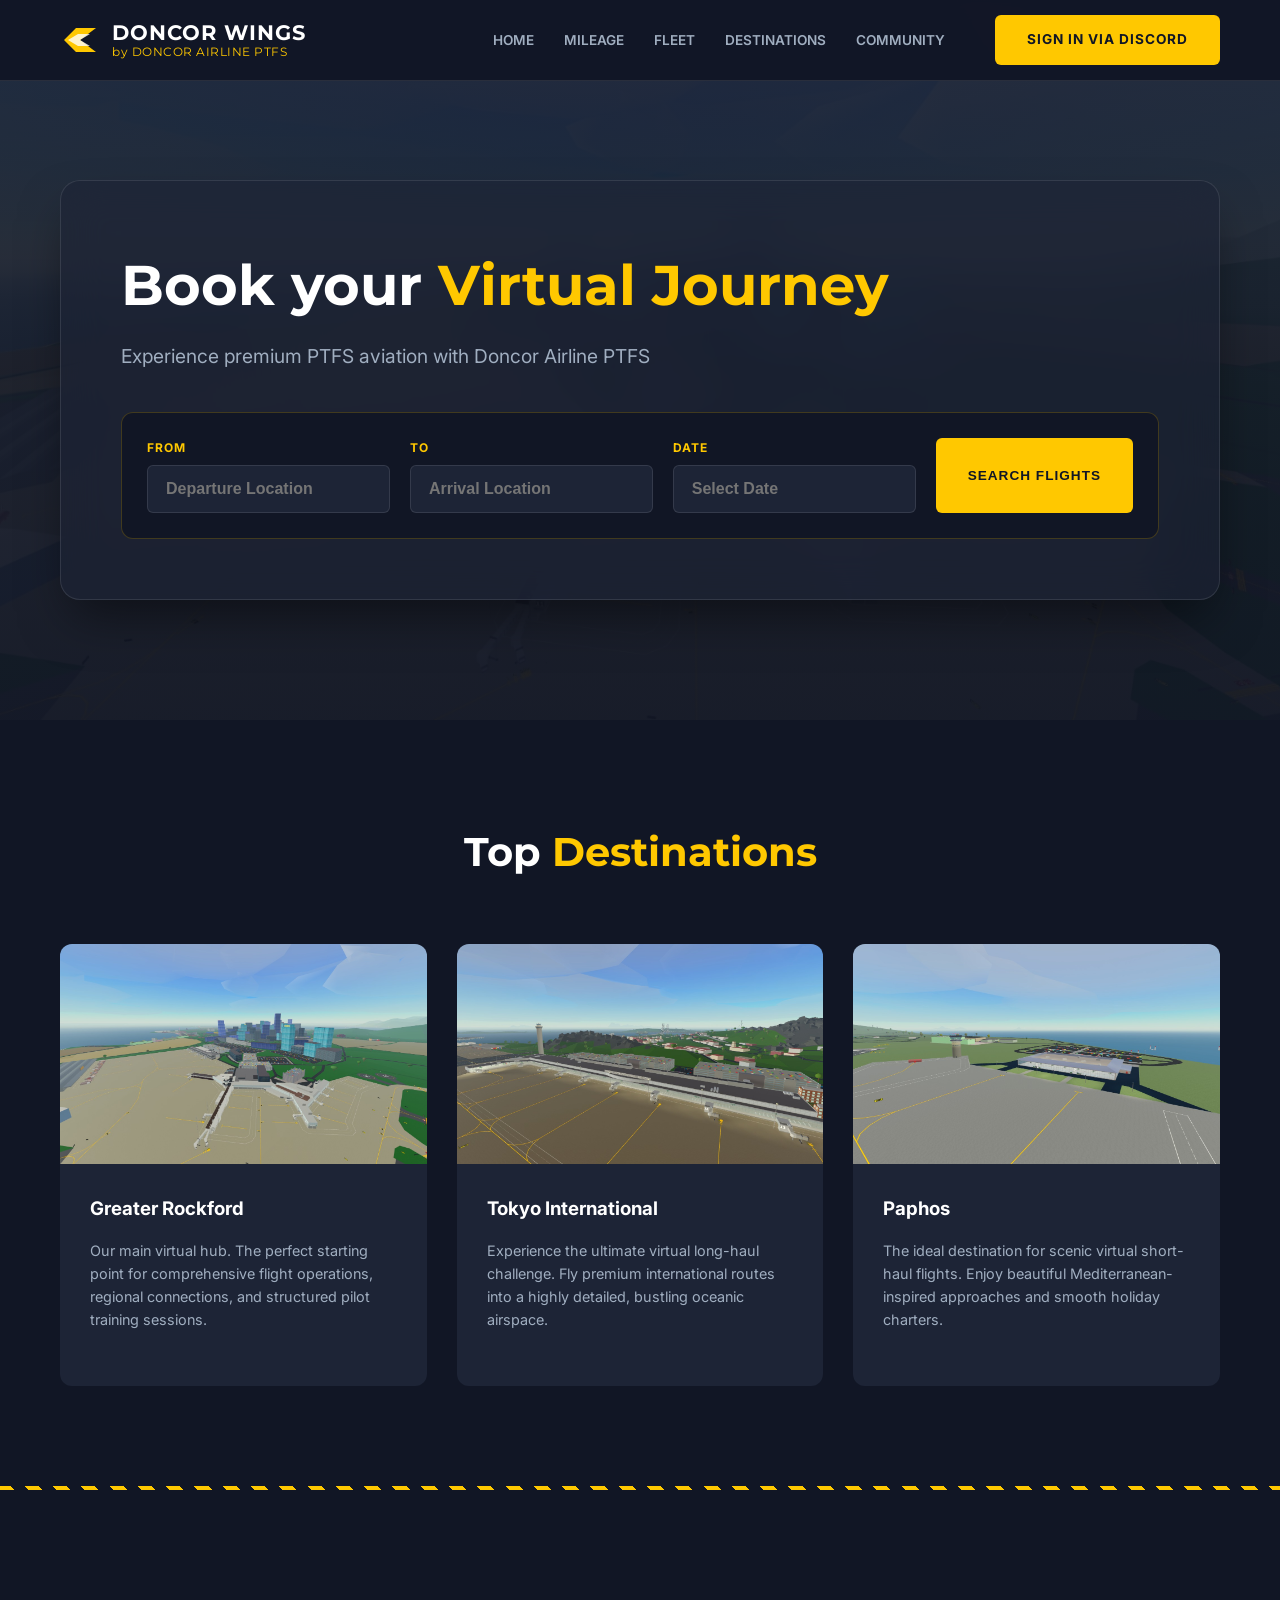
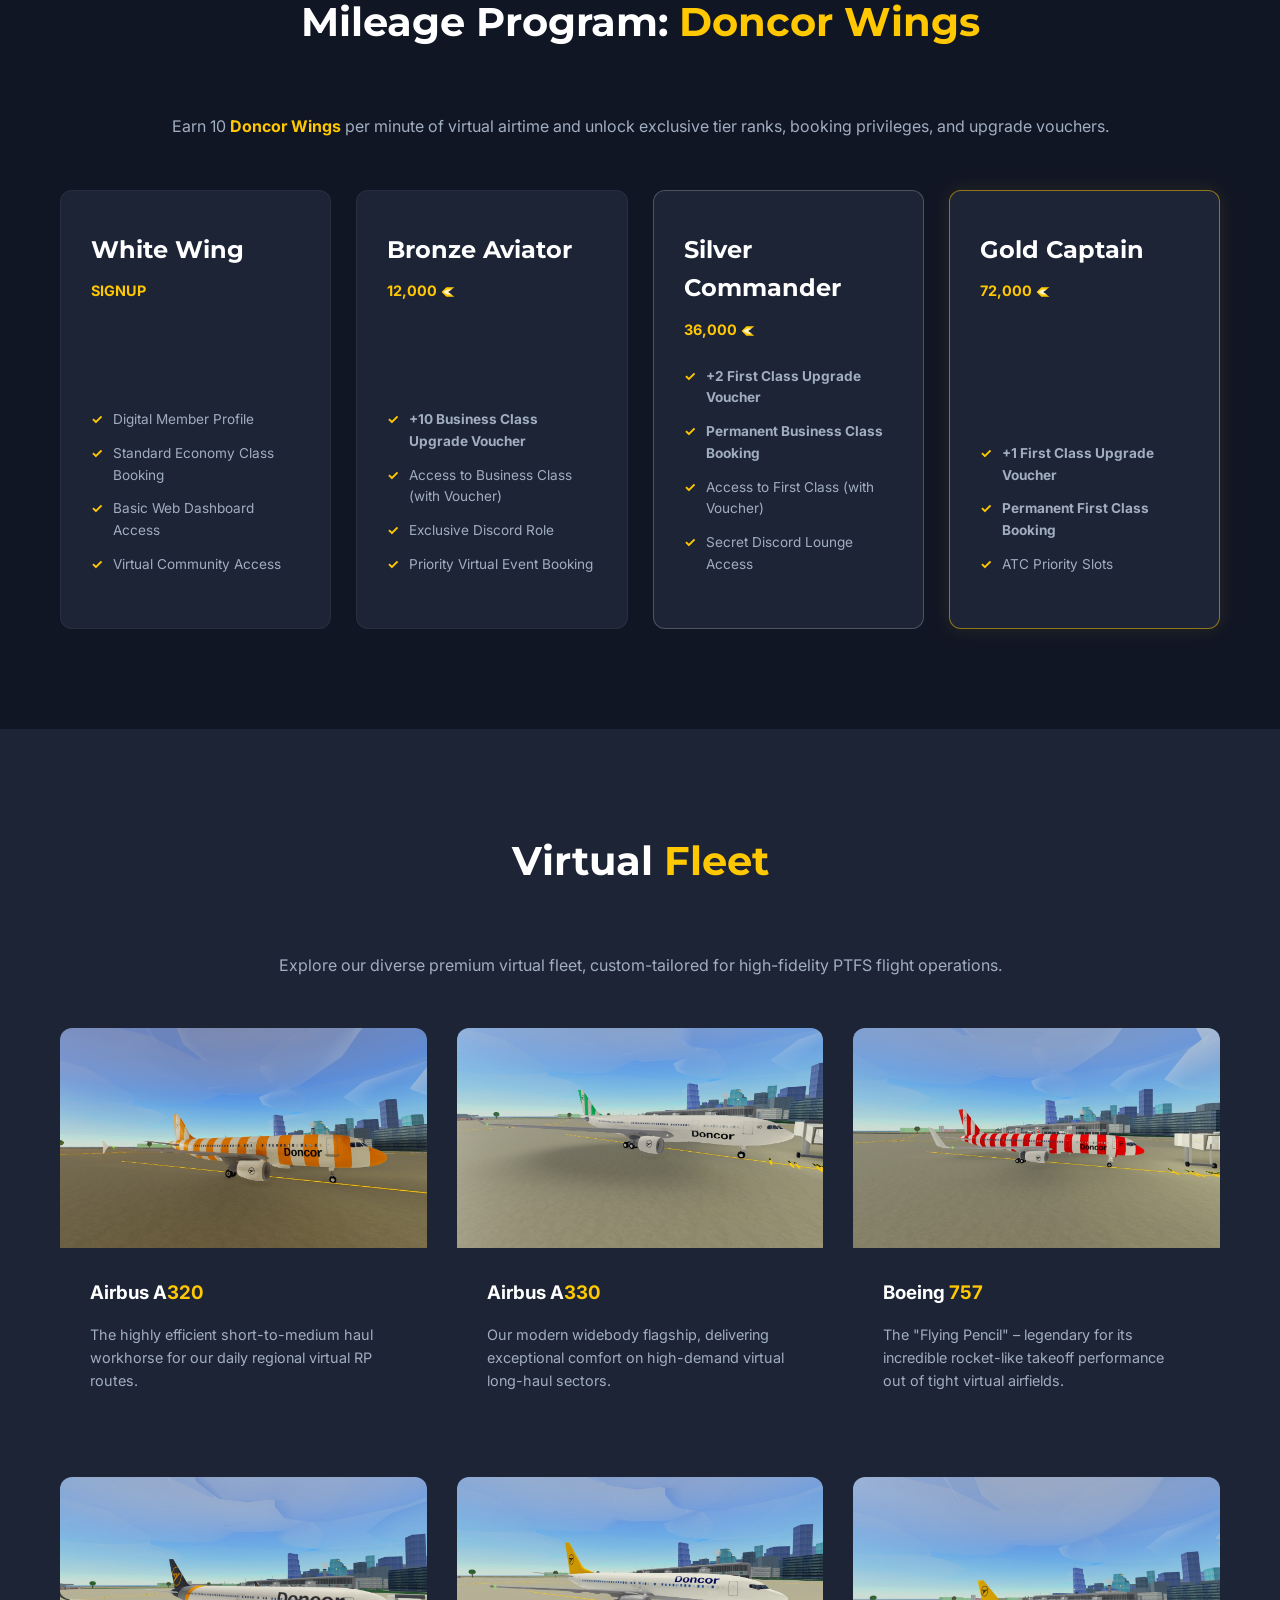
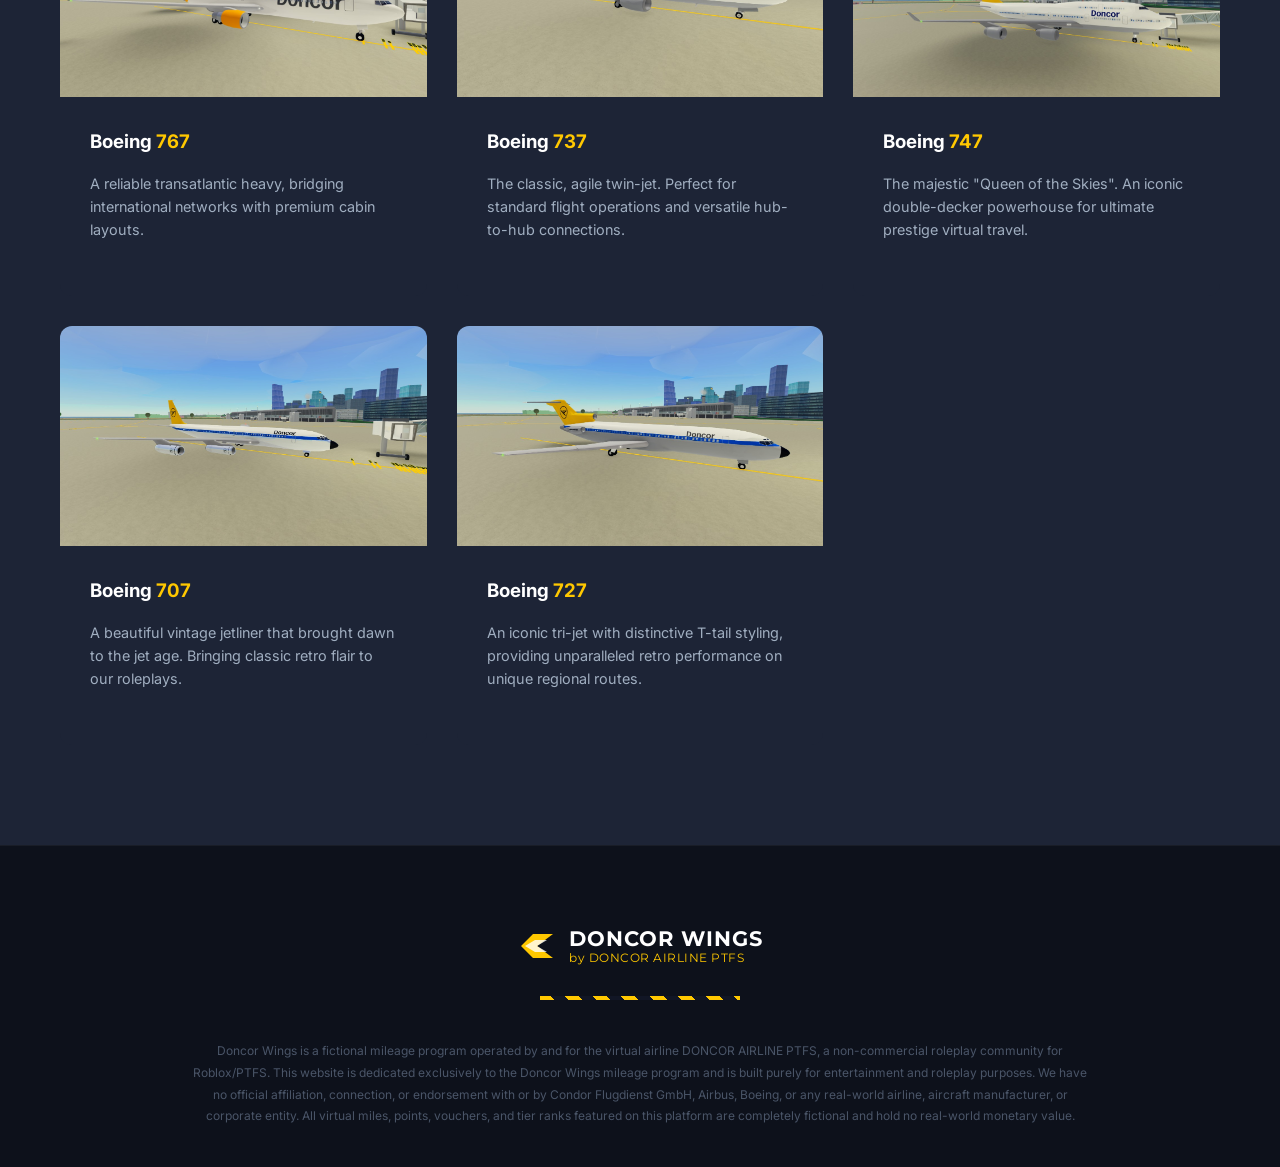
==== commit 11d48e7d: "Update index.html" ====
--- a/index.html
+++ b/index.html
@@ -3,7 +3,7 @@
 <head>
     <meta charset="UTF-8">
     <meta name="viewport" content="width=device-width, initial-scale=1.0">
-    <title>Doncor Wings PTFS</title>
+    <title>DONCOR WINGS by DONCOR AIRLINE PTFS</title>
     <link rel="stylesheet" href="assets/css/style.css">
     <script src="https://cdn.jsdelivr.net/npm/@supabase/supabase-js@2"></script>
     <link rel="icon" href="data:image/svg+xml,<svg viewBox='0 0 100 100' xmlns='http://www.w3.org/2000/svg'><path d='M10 50 L40 20 L90 20 L50 50 L90 80 L40 80 Z' fill='%23FFC800'/><path d='M20 50 L45 35 L75 35 L50 50 L75 65 L45 65 Z' fill='%23ffffff' opacity='0.8'/></svg>">
@@ -13,7 +13,7 @@
     <!-- Header -->
     <header>
         <div class="container">
-            <a href="#" class="logo">
+            <a href="https://doncorwings-ptfs.com/" class="logo">
                 <svg viewBox="0 0 100 100" xmlns="http://www.w3.org/2000/svg">
                     <path d="M10 50 L40 20 L90 20 L50 50 L90 80 L40 80 Z" fill="#FFC800"/>
                     <path d="M20 50 L45 35 L75 35 L50 50 L75 65 L45 65 Z" fill="#ffffff" opacity="0.8"/>
@@ -281,7 +281,7 @@
             </div>
             <div class="hazard-line" style="max-width: 200px; margin: 0 auto;"></div>
             <p class="legal-text">
-                Doncor Wings PTFS is a fictional, non-commercial roleplay community for Roblox/PTFS. This website is purely for entertainment purposes. We have no official affiliation, connection, or endorsement with or by Condor Flugdienst GmbH, Airbus, Boeing, or any real-world airline or manufacturer. All virtual miles, points, and ranks on this platform are completely fictional and hold no real-world monetary value.
+                Doncor Wings is a fictional mileage program operated by and for the virtual airline DONCOR AIRLINE PTFS, a non-commercial roleplay community for Roblox/PTFS. This website is dedicated exclusively to the Doncor Wings mileage program and is built purely for entertainment and roleplay purposes. We have no official affiliation, connection, or endorsement with or by Condor Flugdienst GmbH, Airbus, Boeing, or any real-world airline, aircraft manufacturer, or corporate entity. All virtual miles, points, vouchers, and tier ranks featured on this platform are completely fictional and hold no real-world monetary value.
             </p>
         </div>
     </footer>
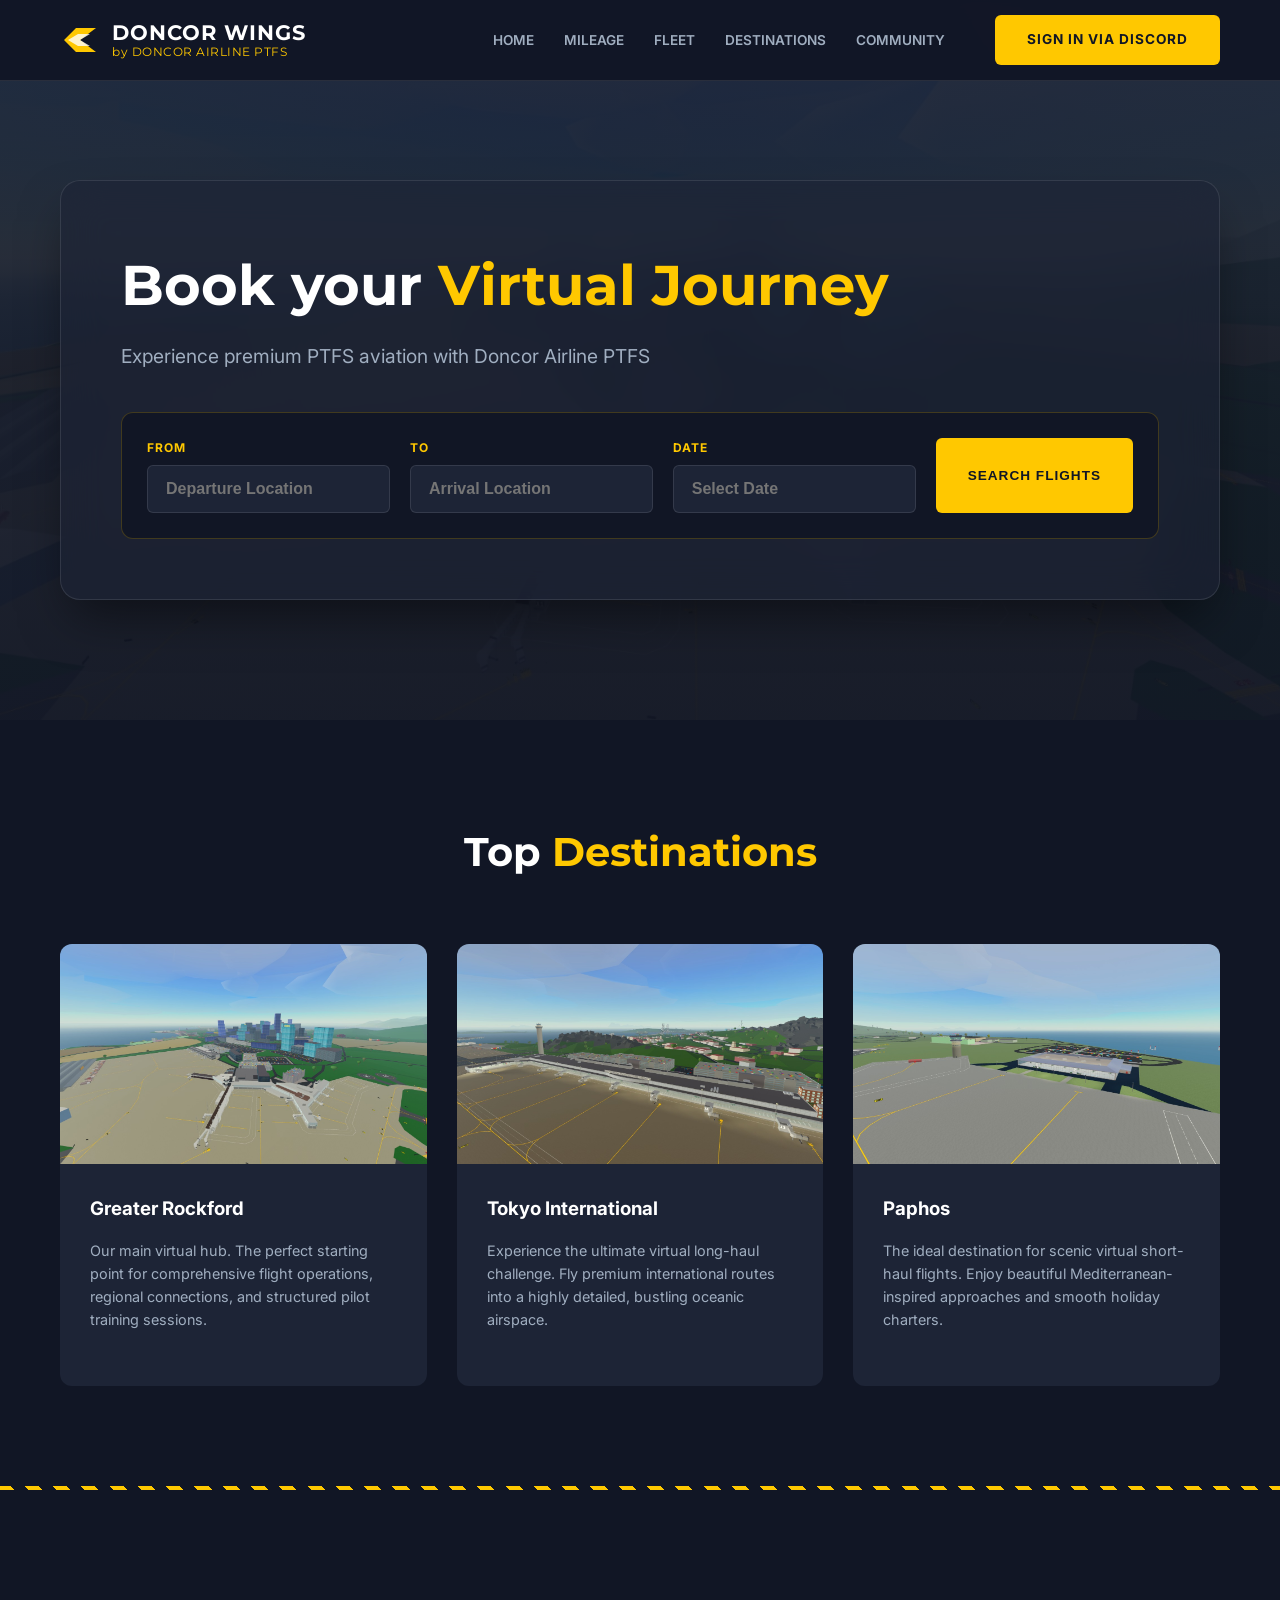
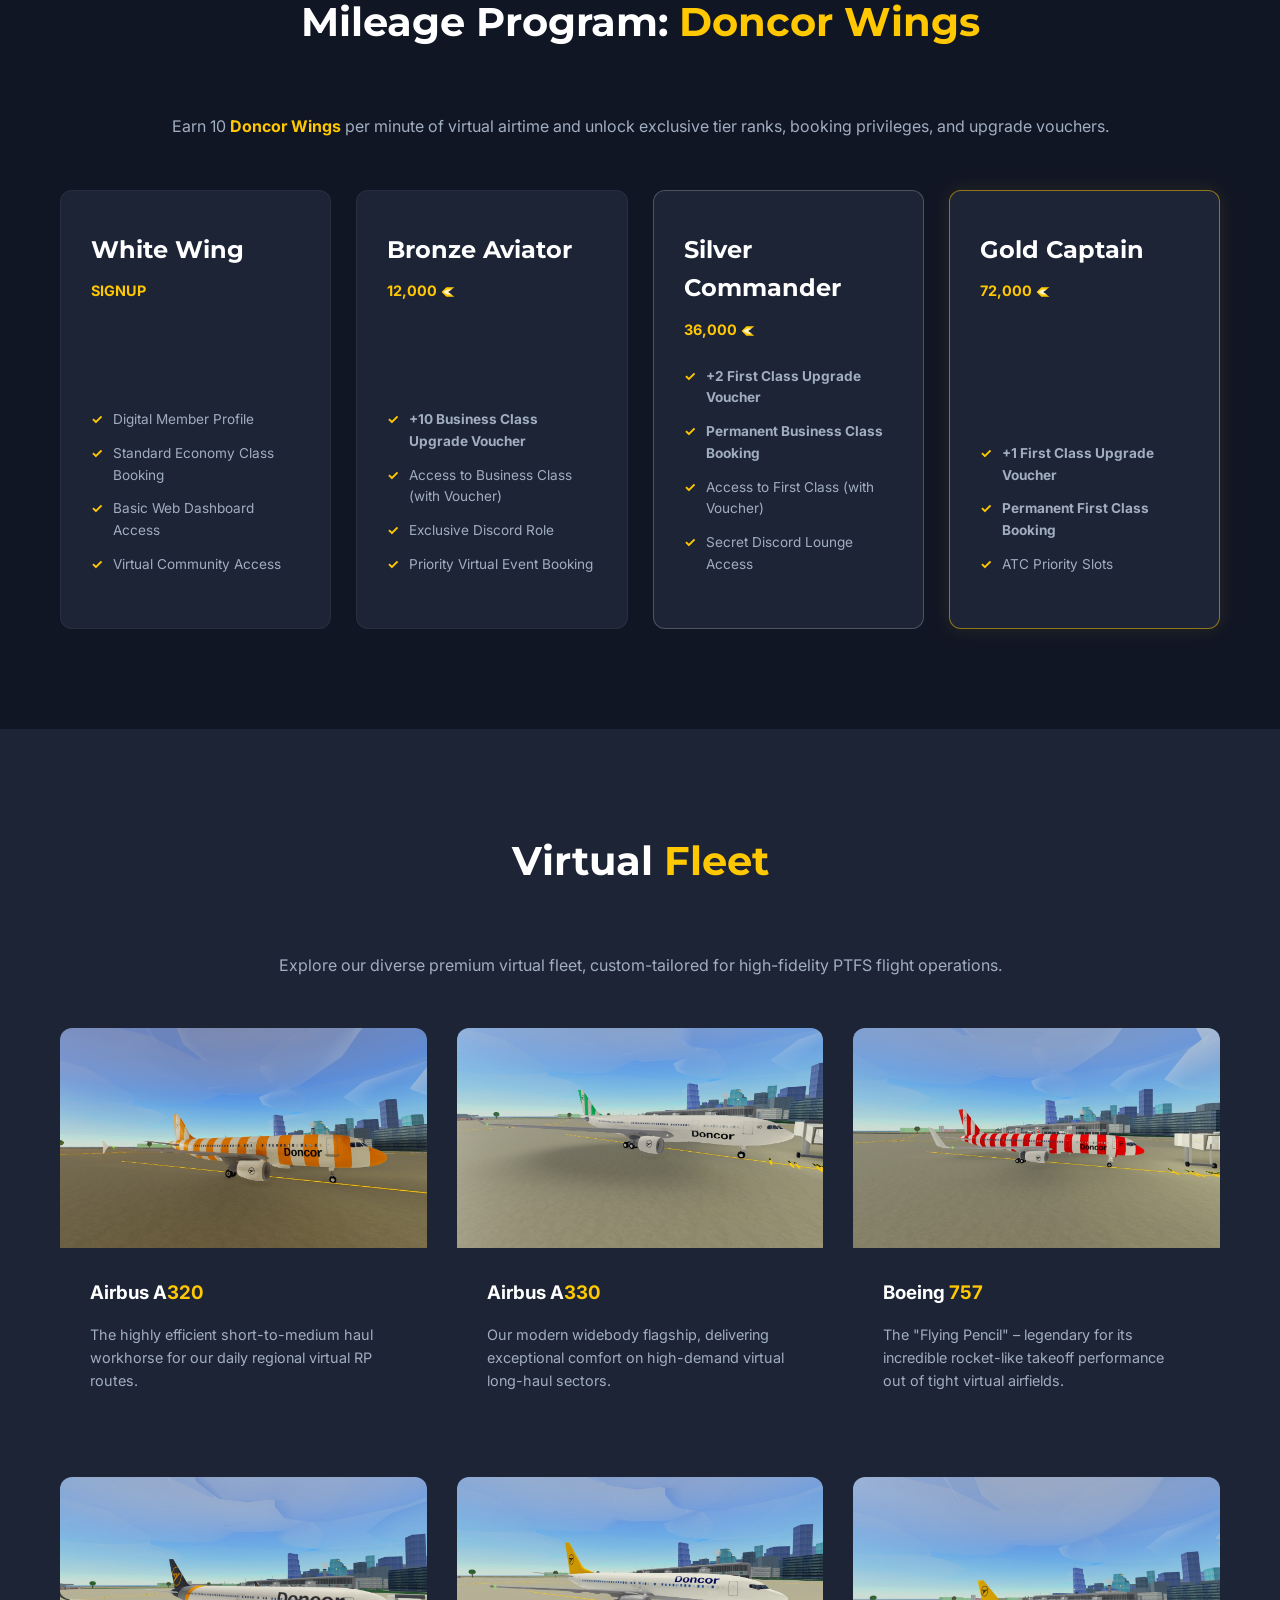
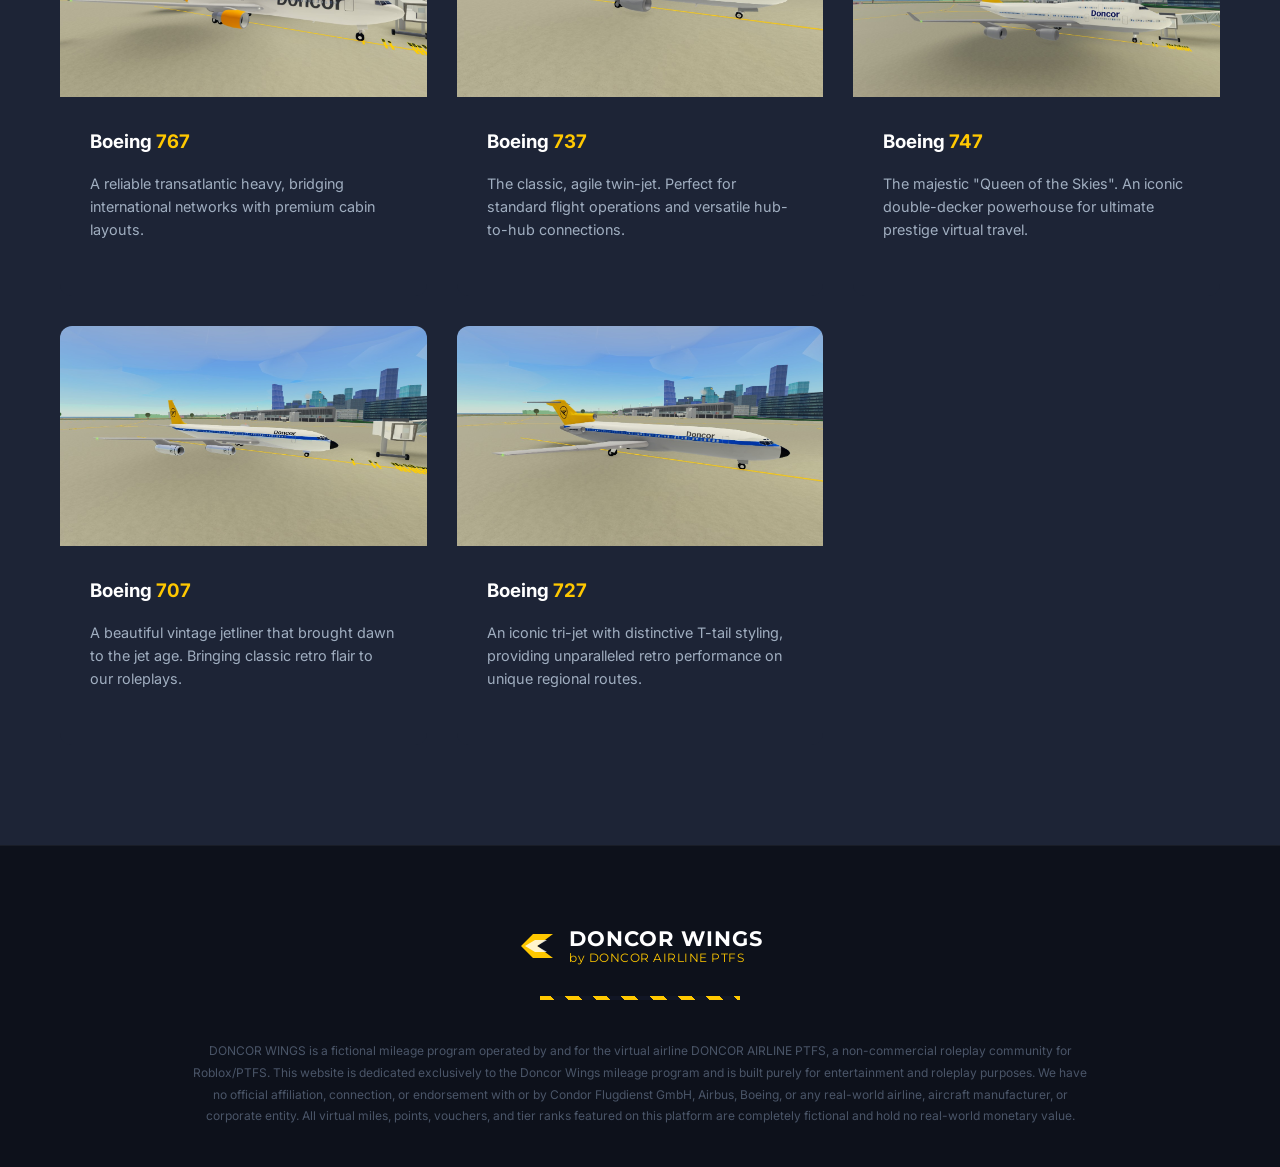
==== commit 1f1d6b57: "Update index.html" ====
--- a/index.html
+++ b/index.html
@@ -281,7 +281,7 @@
             </div>
             <div class="hazard-line" style="max-width: 200px; margin: 0 auto;"></div>
             <p class="legal-text">
-                Doncor Wings is a fictional mileage program operated by and for the virtual airline DONCOR AIRLINE PTFS, a non-commercial roleplay community for Roblox/PTFS. This website is dedicated exclusively to the Doncor Wings mileage program and is built purely for entertainment and roleplay purposes. We have no official affiliation, connection, or endorsement with or by Condor Flugdienst GmbH, Airbus, Boeing, or any real-world airline, aircraft manufacturer, or corporate entity. All virtual miles, points, vouchers, and tier ranks featured on this platform are completely fictional and hold no real-world monetary value.
+                DONCOR WINGS is a fictional mileage program operated by and for the virtual airline DONCOR AIRLINE PTFS, a non-commercial roleplay community for Roblox/PTFS. This website is dedicated exclusively to the Doncor Wings mileage program and is built purely for entertainment and roleplay purposes. We have no official affiliation, connection, or endorsement with or by Condor Flugdienst GmbH, Airbus, Boeing, or any real-world airline, aircraft manufacturer, or corporate entity. All virtual miles, points, vouchers, and tier ranks featured on this platform are completely fictional and hold no real-world monetary value.
             </p>
         </div>
     </footer>
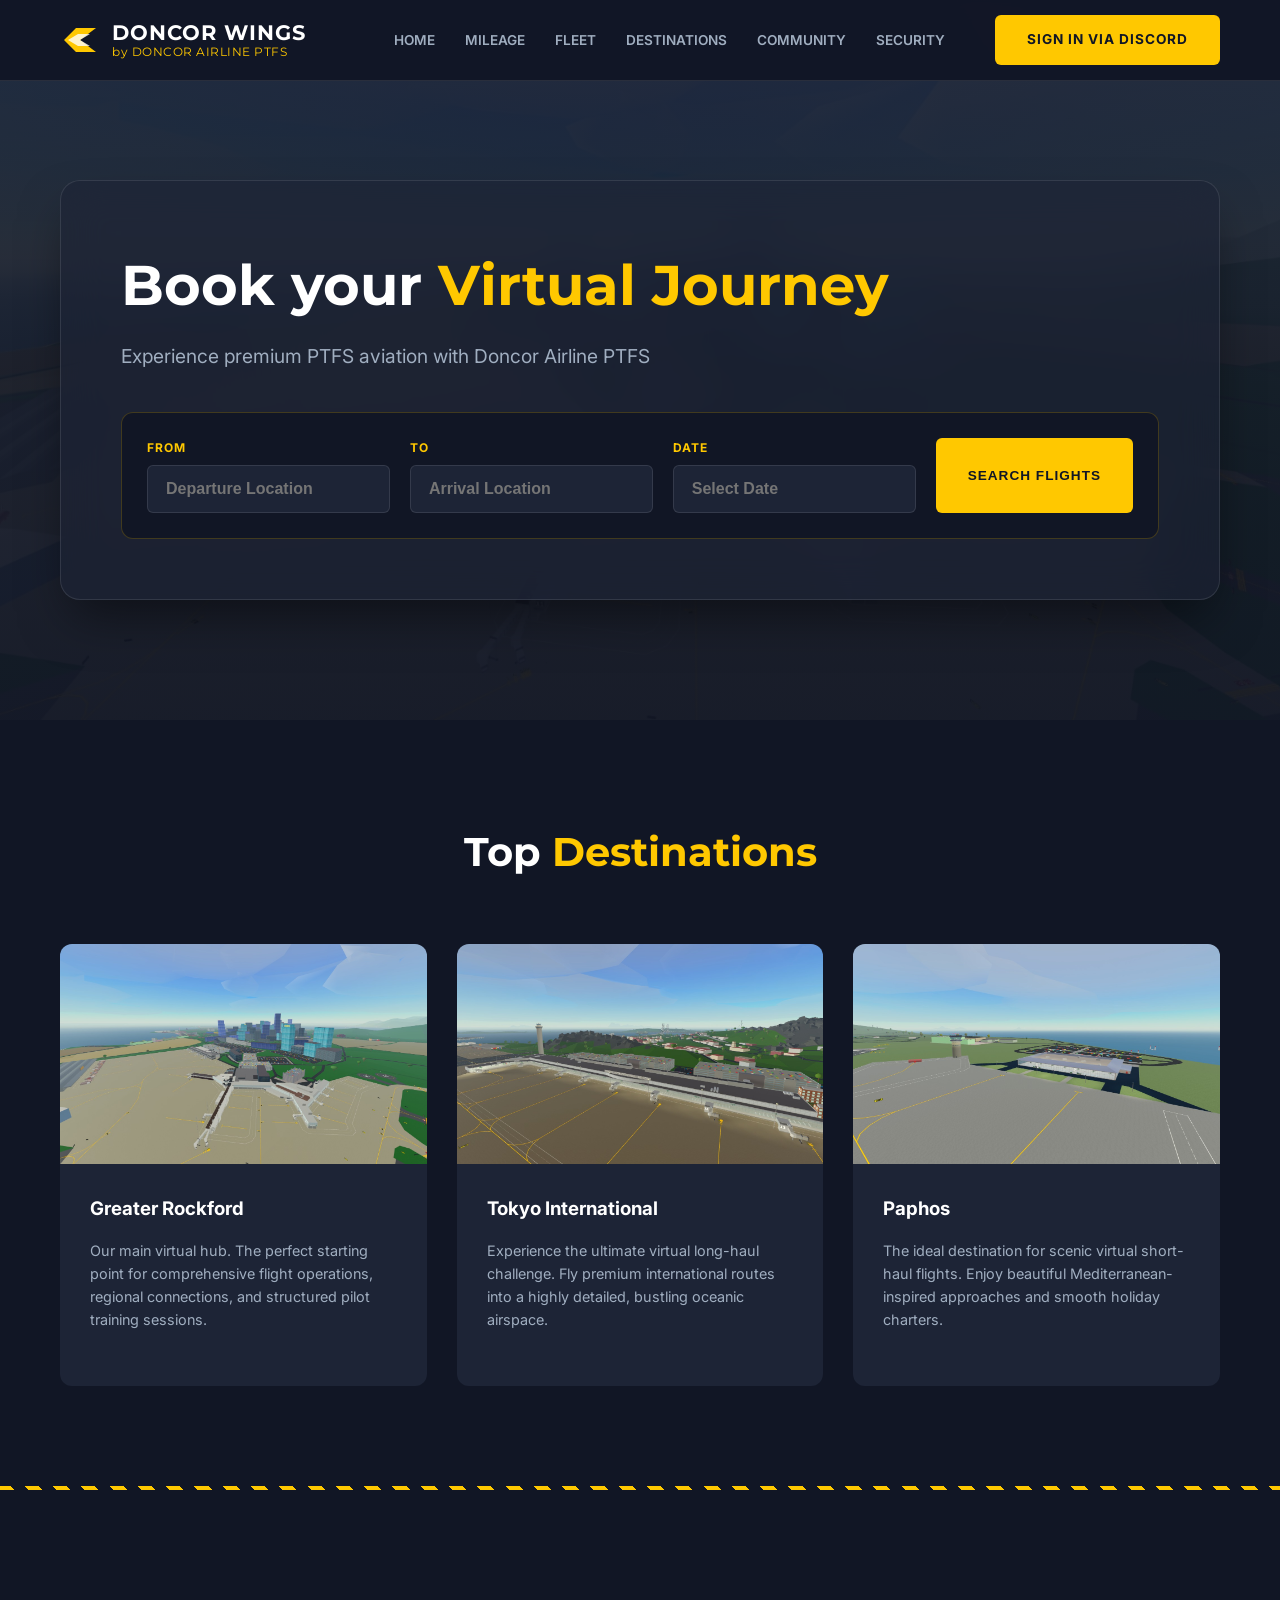
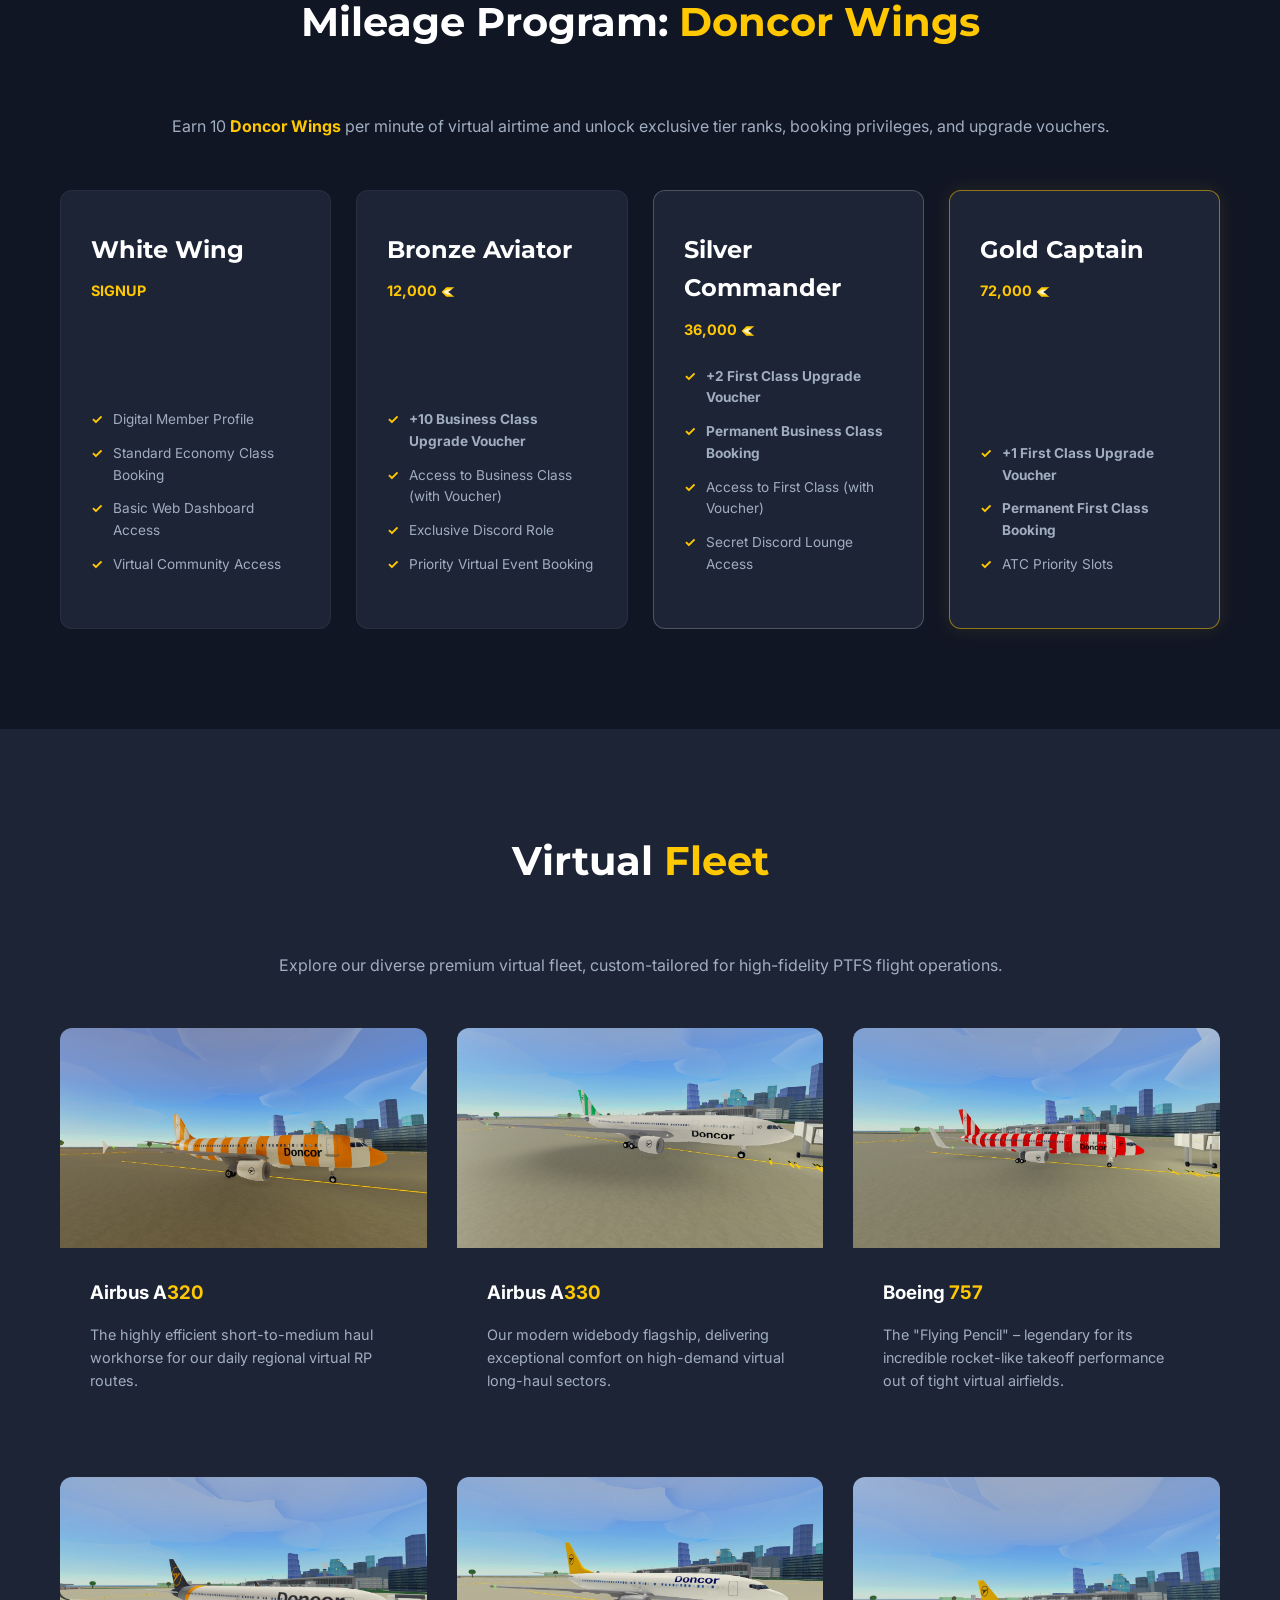
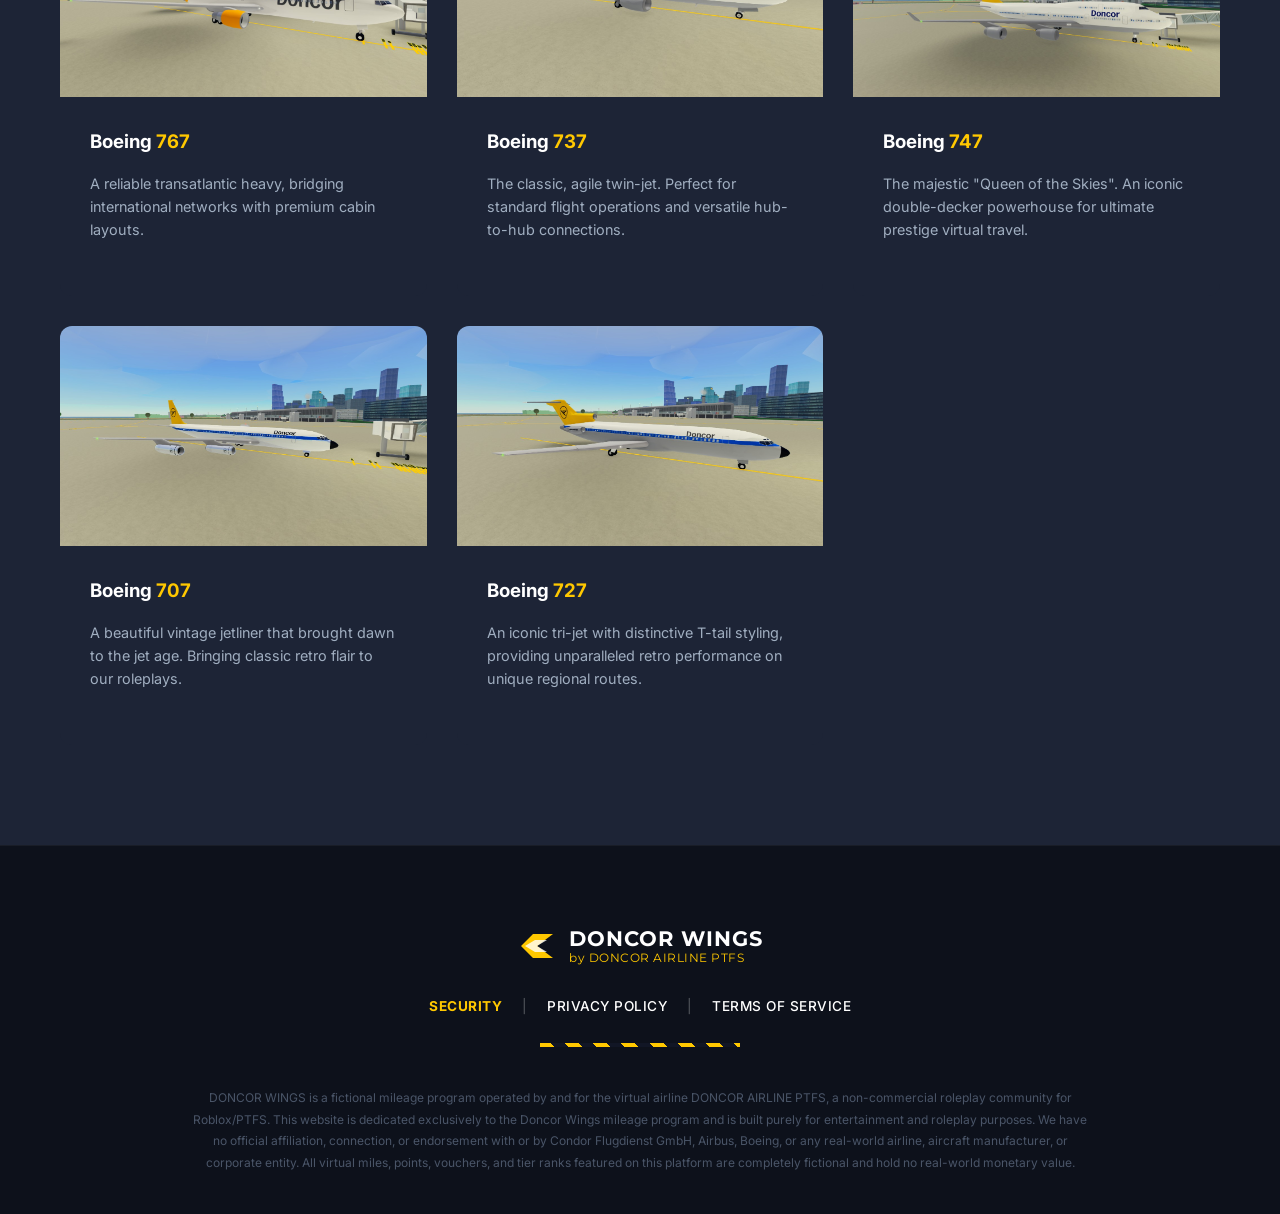
==== commit 6fa019fe: "Update index.html" ====
--- a/index.html
+++ b/index.html
@@ -36,6 +36,7 @@
                     <li><a href="#fleet">Fleet</a></li>
                     <li><a href="#destinations">Destinations</a></li>
                     <li><a href="discord/">Community</a></li>
+                    <li><a href="security/">Security</a></li>
                 </ul>
                 <div class="profile-area">
                     <a href="javascript:void(0);" id="login-btn" class="btn btn-primary">Sign In via Discord</a>
@@ -279,6 +280,13 @@
                     </div>
                 </div>
             </div>
+            <div class="footer-links" style="display: flex; justify-content: center; gap: 20px; margin-bottom: 25px; flex-wrap: wrap;">
+            <a href="/security" style="color: #FFC800; text-decoration: none; font-size: 0.85rem; font-weight: bold; letter-spacing: 0.5px; transition: opacity 0.2s;" onmouseover="this.style.opacity='0.8'" onmouseout="this.style.opacity='1'">SECURITY</a>
+            <span style="color: rgba(255,255,255,0.3); font-size: 0.85rem;">|</span>
+            <a href="/privacy-policy" style="color: #ffffff; text-decoration: none; font-size: 0.85rem; font-weight: 500; letter-spacing: 0.5px; transition: color 0.2s;" onmouseover="this.style.color='#FFC800'" onmouseout="this.style.color='#ffffff'">PRIVACY POLICY</a>
+            <span style="color: rgba(255,255,255,0.3); font-size: 0.85rem;">|</span>
+            <a href="/terms-of-service" style="color: #ffffff; text-decoration: none; font-size: 0.85rem; font-weight: 500; letter-spacing: 0.5px; transition: color 0.2s;" onmouseover="this.style.color='#FFC800'" onmouseout="this.style.color='#ffffff'">TERMS OF SERVICE</a>
+            </div>
             <div class="hazard-line" style="max-width: 200px; margin: 0 auto;"></div>
             <p class="legal-text">
                 DONCOR WINGS is a fictional mileage program operated by and for the virtual airline DONCOR AIRLINE PTFS, a non-commercial roleplay community for Roblox/PTFS. This website is dedicated exclusively to the Doncor Wings mileage program and is built purely for entertainment and roleplay purposes. We have no official affiliation, connection, or endorsement with or by Condor Flugdienst GmbH, Airbus, Boeing, or any real-world airline, aircraft manufacturer, or corporate entity. All virtual miles, points, vouchers, and tier ranks featured on this platform are completely fictional and hold no real-world monetary value.
--- a/assets/css/style.css
+++ b/assets/css/style.css
@@ -1178,3 +1178,193 @@
     .btn { width: 100%; }
     .hero .container > div { flex-direction: column; }
 }
+
+/* --- Responsive Overhaul (Mobile & Tablet) --- */
+
+/* Tablet & Large Mobile Breakpoint */
+@media (max-width: 1024px) {
+    .container {
+        padding: 0 30px;
+    }
+
+    .logo-text .main-line {
+        font-size: 1.1rem;
+    }
+
+    .logo-text .sub-line {
+        font-size: 0.65rem;
+    }
+
+    .booking-container {
+        padding: 40px;
+    }
+
+    .booking-header h1 {
+        font-size: 2.8rem;
+    }
+
+    /* Grids: 2 columns on tablet */
+    .dest-grid, .tiers-grid, .fleet-grid {
+        grid-template-columns: repeat(2, 1fr);
+    }
+}
+
+/* Mobile Smartphone Breakpoint */
+@media (max-width: 768px) {
+    header .container {
+        padding: 0 20px;
+    }
+
+    .logo-text .main-line {
+        font-size: 1rem;
+    }
+
+    .logo-text .sub-line {
+        font-size: 0.6rem;
+    }
+
+    .logo svg {
+        width: 30px;
+        height: 30px;
+    }
+
+    .profile-area .btn-primary {
+        padding: 8px 14px;
+        font-size: 0.7rem;
+        letter-spacing: 0.5px;
+    }
+
+    /* Mobile Navigation Slide-Down */
+    nav ul {
+        display: flex !important; /* Override existing display: none */
+        position: absolute;
+        top: 80px;
+        left: 0;
+        width: 100%;
+        background-color: var(--bg-dark);
+        flex-direction: column;
+        padding: 0; /* Reset padding for animation */
+        border-bottom: none;
+        max-height: 0;
+        overflow: hidden;
+        opacity: 0;
+        transition: max-height 0.5s ease, opacity 0.3s ease, padding 0.5s ease;
+        z-index: 999;
+    }
+
+    nav ul.active {
+        max-height: 500px; /* Adjust as needed for menu content */
+        opacity: 1;
+        padding: 30px 0;
+        border-bottom: 2px solid var(--accent-yellow);
+    }
+
+    nav ul li {
+        margin: 0 0 15px 0;
+        text-align: center;
+        width: 100%;
+    }
+
+    nav ul li a {
+        display: block;
+        padding: 10px 0;
+        font-size: 1rem;
+    }
+
+    .mobile-toggle {
+        display: block;
+    }
+
+    /* Hero Section Adjustments */
+    .hero-booking {
+        padding: 140px 0 80px;
+    }
+
+    .booking-header h1 {
+        font-size: 2rem !important; /* Critical Requirement: 2rem target */
+        text-align: center;
+    }
+
+    .booking-header p {
+        font-size: 1rem;
+        text-align: center;
+    }
+
+    .booking-container {
+        padding: 30px 20px;
+    }
+
+    /* Booking Mask Vertical Stack */
+    .booking-mask {
+        grid-template-columns: 1fr;
+        gap: 15px;
+        padding: 20px;
+    }
+
+    .booking-mask .btn-primary {
+        width: 100%;
+        margin-top: 5px;
+    }
+
+    /* Flight Results Card Responsiveness */
+    .flight-card {
+        grid-template-columns: 1fr; /* Stack vertically */
+    }
+
+    .flight-main {
+        padding: 25px;
+    }
+
+    .flight-route {
+        gap: 20px;
+        flex-wrap: wrap;
+        justify-content: center;
+    }
+
+    .route-time {
+        font-size: 1.5rem;
+    }
+
+    .route-arrow {
+        width: 100%;
+        margin: 10px 0;
+    }
+
+    .flight-details {
+        flex-direction: column;
+        gap: 15px;
+    }
+
+    .booking-options {
+        border-left: none;
+        border-top: 1px dashed rgba(255, 200, 0, 0.4); /* Horizontal Divider */
+        padding: 25px;
+        width: 100%;
+    }
+
+    .already-booked-alert {
+        border-left: none;
+        border-top: 4px solid var(--accent-yellow);
+        width: 100%;
+    }
+
+    /* Grids: 1 column on mobile */
+    .dest-grid, .tiers-grid, .fleet-grid {
+        grid-template-columns: 1fr;
+    }
+
+    /* Footer adjustments */
+    footer .logo {
+        flex-direction: column;
+        text-align: center;
+    }
+
+    footer .logo svg {
+        margin-right: 0;
+        margin-bottom: 10px;
+    }
+
+    .section-title {
+        font-size: 2rem;
+    }
+}
